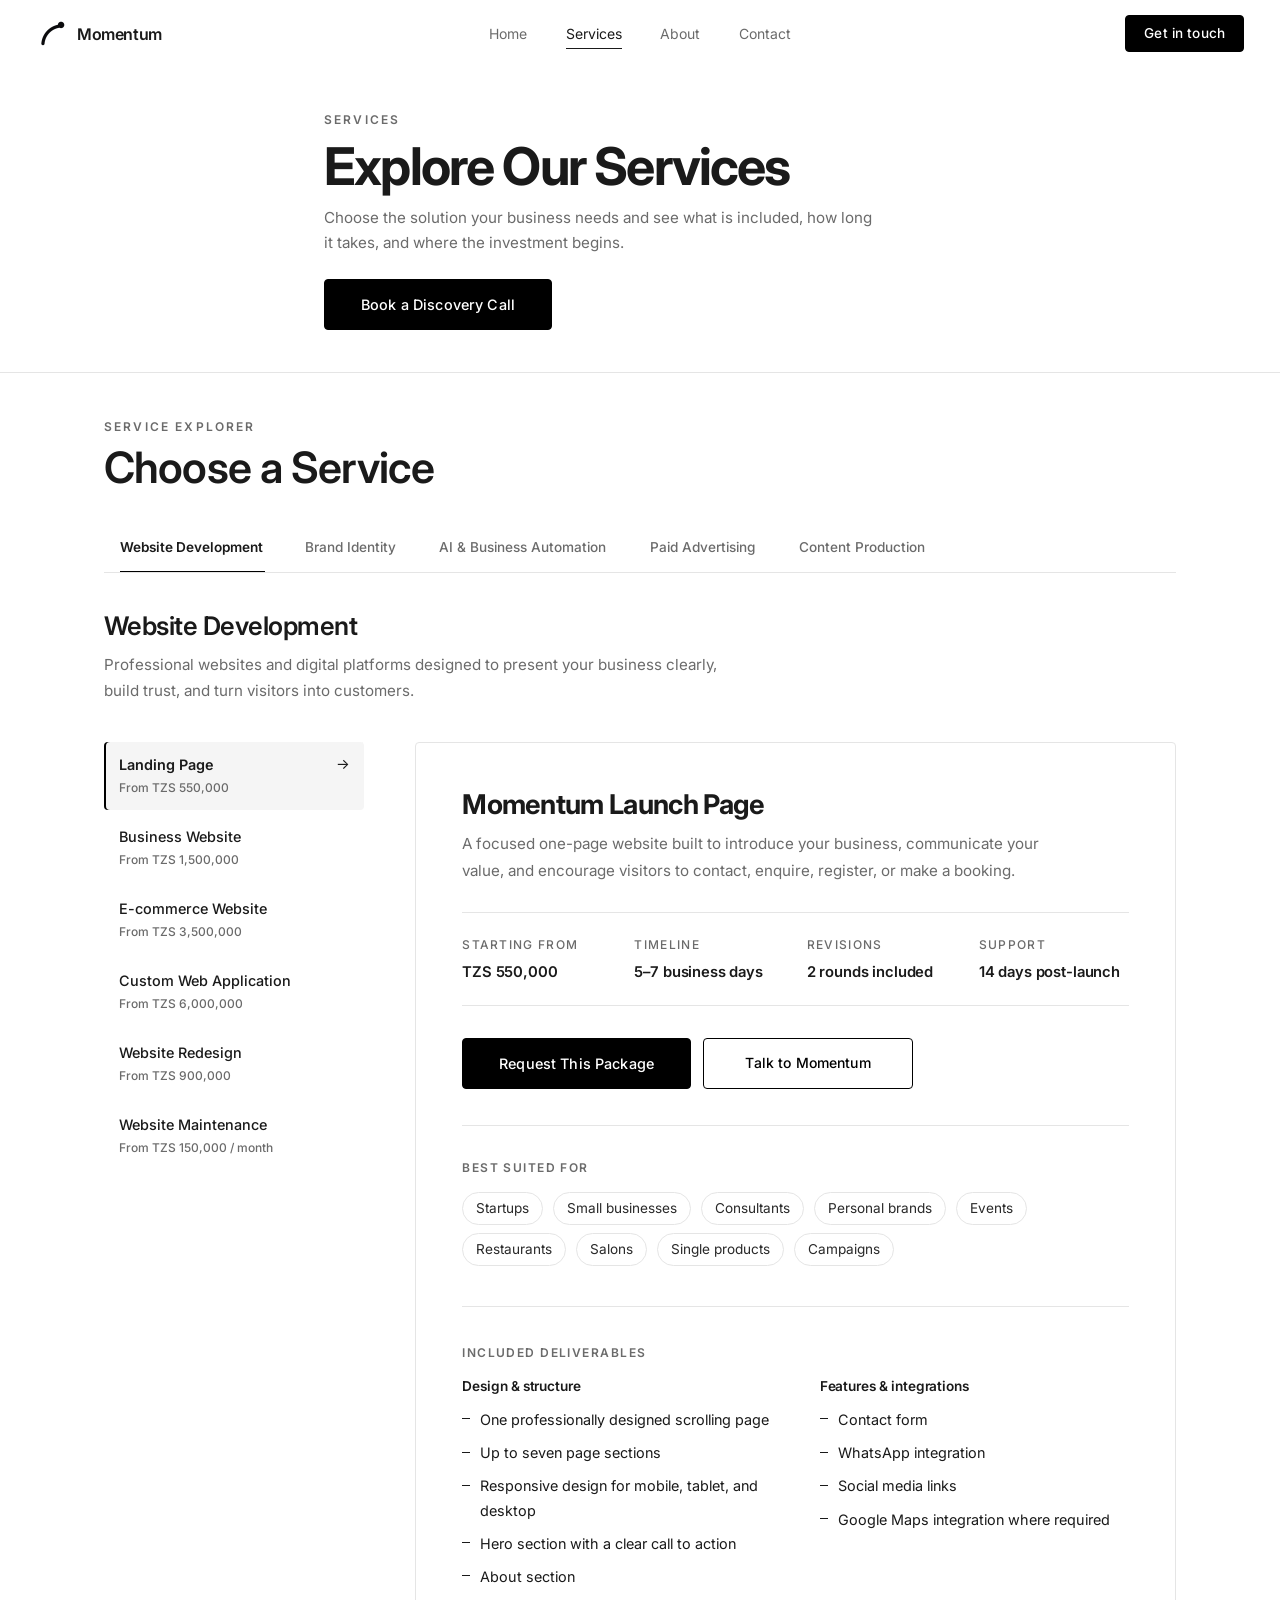
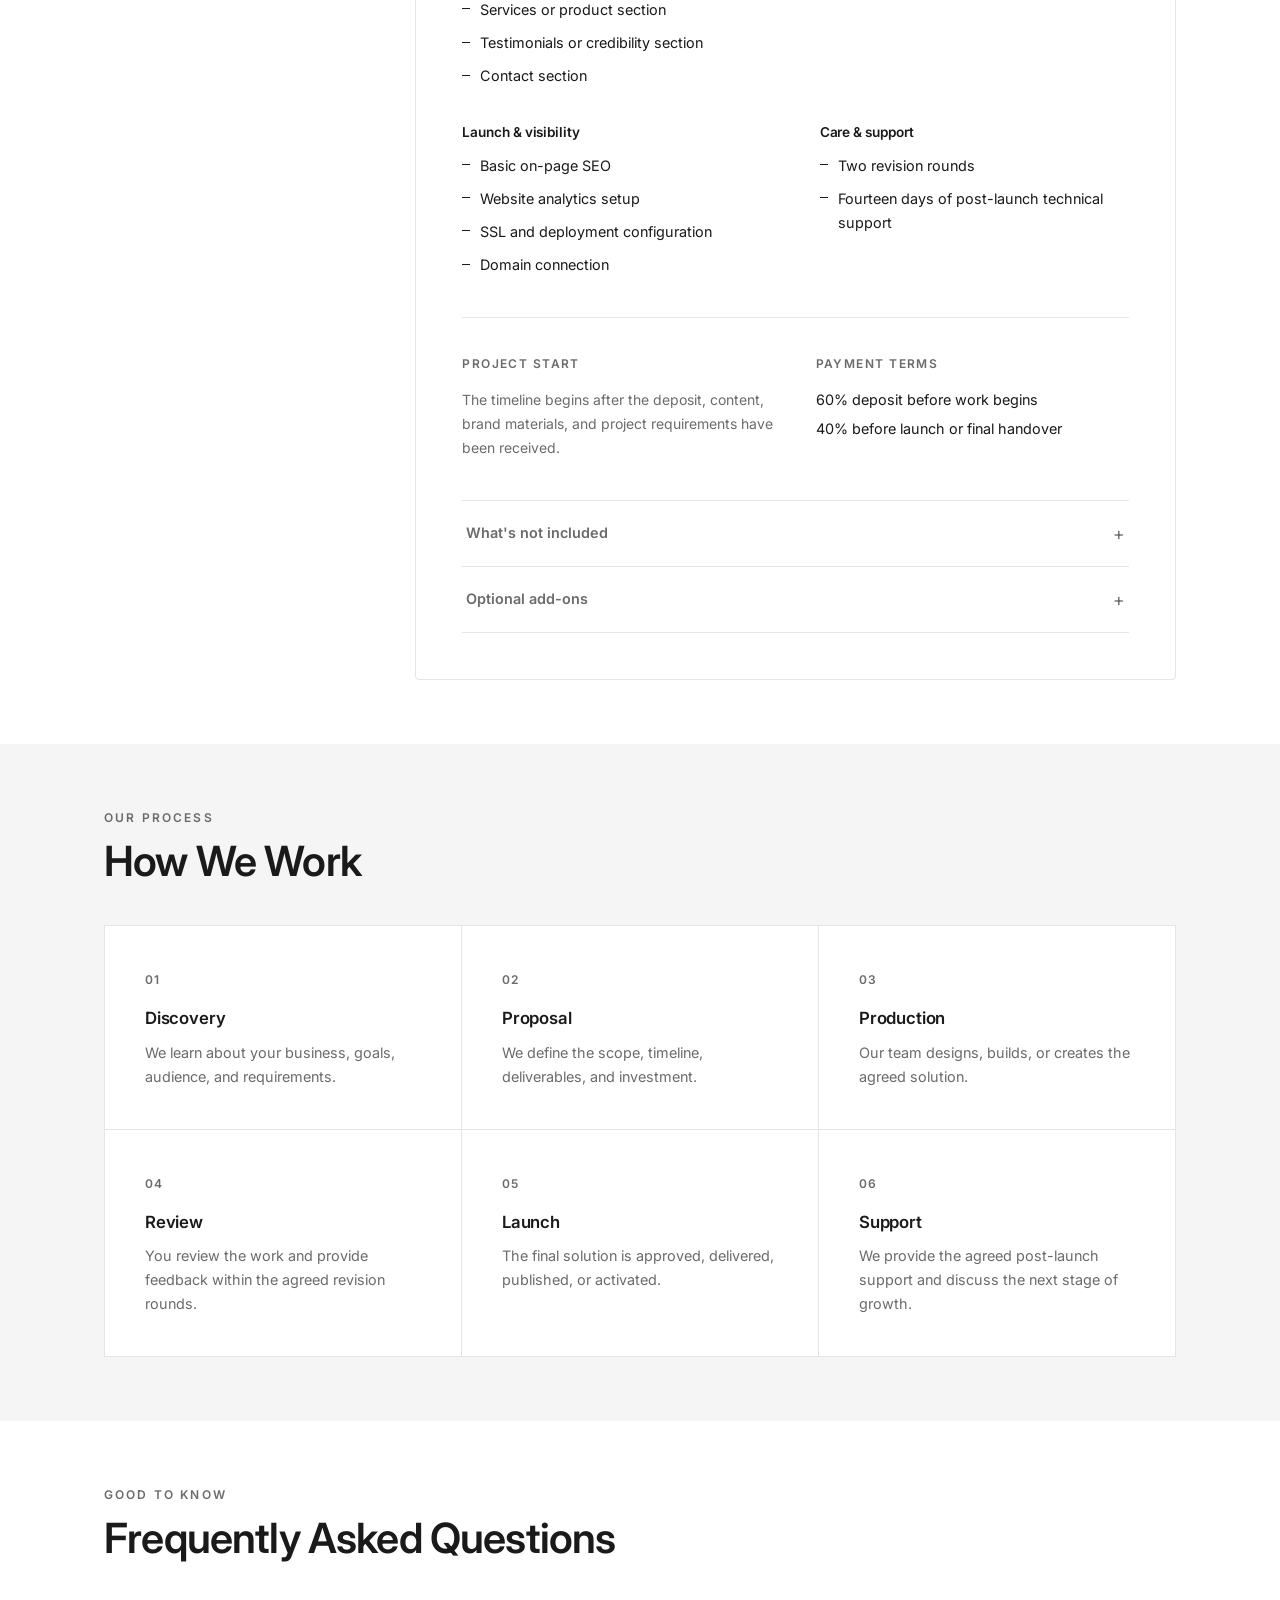
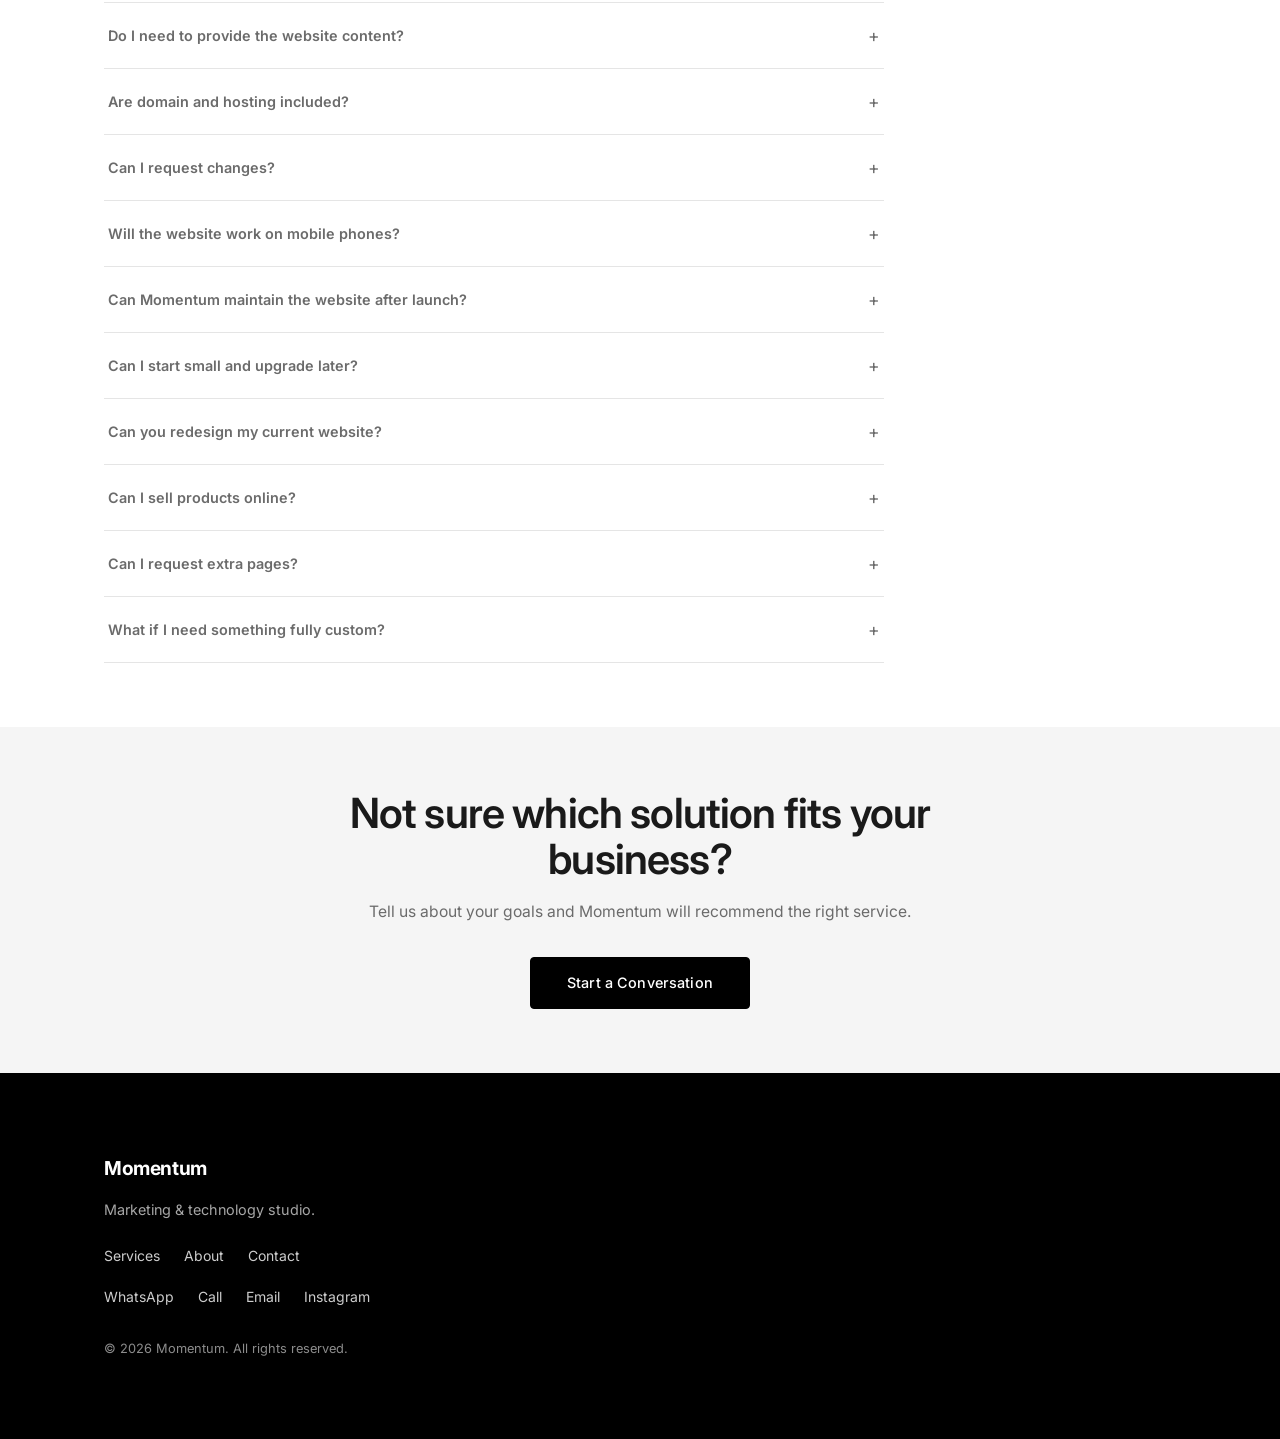
==== services.html @ 64087e5d "feat: refine services experience and unify site navigation" ====
<!DOCTYPE html>
<html lang="en">
<head>
  <meta charset="UTF-8" />
  <meta name="viewport" content="width=device-width, initial-scale=1.0" />
  <title>Services — Momentum</title>
  <meta
    name="description"
    content="Explore Momentum's services and packages: website development, brand identity, AI and business automation, paid advertising, and content production — with timelines and starting prices."
  />

  <!-- Modern sans-serif font. Swap the family here + the --font-sans variable to rebrand. -->
  <link rel="preconnect" href="https://fonts.googleapis.com" />
  <link rel="preconnect" href="https://fonts.gstatic.com" crossorigin />
  <link
    href="https://fonts.googleapis.com/css2?family=Inter:wght@400;500;600;700&display=swap"
    rel="stylesheet"
  />

  <link rel="stylesheet" href="css/styles.css" />
  <script src="js/navigation.js" defer></script>
</head>
<body>
  <!-- ===================== HEADER / NAV ===================== -->
  <momentum-navigation></momentum-navigation>

  <main>
    <!-- ===================== SERVICES HERO ===================== -->
    <section class="page-hero" aria-labelledby="services-hero-title">
      <div class="container page-hero-inner">
        <p class="eyebrow hero-anim">Services</p>
        <h1 class="page-hero-title hero-anim" id="services-hero-title">Explore Our Services</h1>
        <p class="section-lead hero-anim">
          Choose the solution your business needs and see what is included,
          how long it takes, and where the investment begins.
        </p>
        <a
          class="btn btn-lg hero-anim"
          href="https://wa.me/255769665240?text=Hello%20Momentum%2C%20I%27d%20like%20to%20book%20a%20discovery%20call."
          target="_blank"
          rel="noopener"
        >Book a Discovery Call</a>
      </div>
    </section>

    <!-- ===================== SERVICE EXPLORER =====================
         Rendered by js/service-explorer.js from js/services-data.js.
         To add or edit a service, solution, or package, edit the
         data file only. -->
    <section class="section" id="explorer">
      <div class="container">
        <header class="section-head reveal">
          <p class="eyebrow">Service explorer</p>
          <h2 class="section-title">Choose a Service</h2>
        </header>
        <div id="explorer-root" class="reveal">
          <noscript>
            <p class="section-lead">
              Please enable JavaScript to browse our solutions and packages, or
              <a href="index.html#contact"><strong>contact Momentum</strong></a>
              for a tailored quotation.
            </p>
          </noscript>
        </div>
      </div>
    </section>

    <!-- ===================== HOW WE WORK ===================== -->
    <section class="section section-alt" id="process">
      <div class="container">
        <header class="section-head reveal">
          <p class="eyebrow">Our process</p>
          <h2 class="section-title">How We Work</h2>
        </header>

        <ol class="process-grid">
          <li class="process-step reveal">
            <span class="service-index">01</span>
            <h3>Discovery</h3>
            <p>We learn about your business, goals, audience, and requirements.</p>
          </li>
          <li class="process-step reveal">
            <span class="service-index">02</span>
            <h3>Proposal</h3>
            <p>We define the scope, timeline, deliverables, and investment.</p>
          </li>
          <li class="process-step reveal">
            <span class="service-index">03</span>
            <h3>Production</h3>
            <p>Our team designs, builds, or creates the agreed solution.</p>
          </li>
          <li class="process-step reveal">
            <span class="service-index">04</span>
            <h3>Review</h3>
            <p>You review the work and provide feedback within the agreed revision rounds.</p>
          </li>
          <li class="process-step reveal">
            <span class="service-index">05</span>
            <h3>Launch</h3>
            <p>The final solution is approved, delivered, published, or activated.</p>
          </li>
          <li class="process-step reveal">
            <span class="service-index">06</span>
            <h3>Support</h3>
            <p>We provide the agreed post-launch support and discuss the next stage of growth.</p>
          </li>
        </ol>
      </div>
    </section>

    <!-- ===================== FAQ =====================
         Filled per selected service category by js/service-explorer.js;
         hidden when the active category has no questions yet. -->
    <section class="section" id="faq" hidden>
      <div class="container">
        <header class="section-head reveal">
          <p class="eyebrow">Good to know</p>
          <h2 class="section-title">Frequently Asked Questions</h2>
        </header>
        <div id="faq-root" class="faq-list reveal"></div>
      </div>
    </section>

    <!-- ===================== FINAL CTA ===================== -->
    <section class="section section-alt" id="start">
      <div class="container final-cta reveal">
        <h2 class="section-title">Not sure which solution fits your business?</h2>
        <p class="section-lead">
          Tell us about your goals and Momentum will recommend the right service.
        </p>
        <a class="btn btn-lg" href="index.html#contact">Start a Conversation</a>
      </div>
    </section>
  </main>

  <!-- ===================== FOOTER ===================== -->
  <footer class="site-footer">
    <div class="container footer-inner">
      <span class="footer-mark">Momentum</span>
      <p class="footer-tagline">Marketing &amp; technology studio.</p>
      <nav class="footer-links" aria-label="Footer">
        <a href="services.html">Services</a>
        <a href="index.html#about">About</a>
        <a href="index.html#contact">Contact</a>
      </nav>
      <nav class="footer-contact" aria-label="Contact">
        <a href="https://wa.me/255769665240" target="_blank" rel="noopener">WhatsApp</a>
        <a href="tel:+255769665240">Call</a>
        <a href="mailto:eliabujohnmpuya@gmail.com">Email</a>
        <!-- INSTAGRAM: update this href with your real handle (see index.html). -->
        <a href="https://instagram.com/momentum" target="_blank" rel="noopener">Instagram</a>
      </nav>
      <p class="footer-copy">&copy; <span id="year"></span> Momentum. All rights reserved.</p>
    </div>
  </footer>

  <script src="js/services-data.js"></script>
  <script src="js/service-explorer.js"></script>
  <script src="js/main.js"></script>
</body>
</html>
---- css/styles.css ----
/* =========================================================
   MOMENTUM — landing page styles
   All branding (colours, fonts, spacing) lives in the
   :root variables below. Change them here to rebrand the
   whole site — nothing downstream hardcodes a colour.
   ========================================================= */

:root {
  /* --- Colour palette (strict black & white) --- */
  --color-bg: #ffffff;        /* page background          */
  --color-text: #1a1a1a;      /* body text                */
  --color-accent: #000000;    /* buttons / strong accents */
  --color-divider-1: #f5f5f5; /* lightest divider / fills */
  --color-divider-2: #e5e5e5; /* slightly stronger lines  */

  /* Derived helpers (kept in terms of the palette above) */
  --color-on-accent: #ffffff; /* text on black buttons    */
  --color-muted: #6b6b6b;     /* secondary text           */

  /* --- Typography --- */
  --font-sans: "Inter", -apple-system, BlinkMacSystemFont, "Segoe UI",
    Roboto, Helvetica, Arial, sans-serif;
  --type-label: 0.75rem;
  --type-small: 0.85rem;
  --type-body: 0.95rem;
  --type-card-title: 1.2rem;
  --type-section-title: clamp(1.8rem, calc(1.45rem + 1.5vw), 2.6rem);
  --type-hero: clamp(2.65rem, calc(1.9rem + 3.6vw), 5rem);

  /* --- Layout --- */
  --container-max: 1120px;
  --container-pad: 24px;
  --header-height: 68px;
  --radius: 4px;

  /* --- Motion --- */
  --ease: cubic-bezier(0.22, 1, 0.36, 1);
  --transition: 0.3s var(--ease);
}

/* ---------------- Base / reset ---------------- */
*,
*::before,
*::after {
  box-sizing: border-box;
  margin: 0;
  padding: 0;
}

html {
  scroll-behavior: smooth;
  /* Keep anchor targets clear of the sticky header */
  scroll-padding-top: var(--header-height);
}

body {
  font-family: var(--font-sans);
  font-size: var(--type-body);
  color: var(--color-text);
  background: var(--color-bg);
  line-height: 1.65;
  -webkit-font-smoothing: antialiased;
  text-rendering: optimizeLegibility;
}

img {
  max-width: 100%;
  display: block;
}

a {
  color: inherit;
  text-decoration: none;
}

/* ---------------- Layout helpers ---------------- */
.container {
  width: 100%;
  max-width: var(--container-max);
  margin-inline: auto;
  padding-inline: var(--container-pad);
}

.section {
  padding-block: 64px;
}

.section-alt {
  background: var(--color-divider-1);
}

.section-head {
  margin-bottom: 40px;
  max-width: 640px;
}

.eyebrow {
  text-transform: uppercase;
  letter-spacing: 0.18em;
  font-size: var(--type-label);
  font-weight: 600;
  color: var(--color-muted);
  margin-bottom: 12px;
}

.section-title {
  font-size: var(--type-section-title);
  font-weight: 600;
  letter-spacing: -0.02em;
  line-height: 1.1;
}

/* ---------------- Buttons ---------------- */
.btn {
  display: inline-flex;
  align-items: center;
  justify-content: center;
  background: var(--color-accent);
  color: var(--color-on-accent);
  font-family: inherit;
  font-weight: 500;
  font-size: 0.875rem;
  line-height: 1.2;
  letter-spacing: 0.01em;
  padding: 14px 28px;
  border: 1px solid var(--color-accent);
  border-radius: var(--radius);
  cursor: pointer;
  transition: transform var(--transition), background var(--transition),
    color var(--transition);
}

.btn:hover {
  background: var(--color-bg);
  color: var(--color-accent);
  transform: translateY(-2px);
}

.btn-sm {
  padding: 9px 18px;
  font-size: var(--type-small);
}

.btn-lg {
  padding: 16px 36px;
  font-size: 0.9rem;
}

.btn-block {
  width: 100%;
}

/* Secondary / outline variant — inverse of the default .btn */
.btn-outline {
  background: var(--color-bg);
  color: var(--color-accent);
}

.btn-outline:hover {
  background: var(--color-accent);
  color: var(--color-on-accent);
}

/* ---------------- Header / nav ---------------- */
momentum-navigation {
  display: contents;
}

.site-header {
  position: sticky;
  top: 0;
  z-index: 50;
  height: var(--header-height);
  background: color-mix(in srgb, var(--color-bg) 96%, transparent);
  -webkit-backdrop-filter: saturate(120%) blur(8px);
  backdrop-filter: saturate(120%) blur(8px);
  border-bottom: 1px solid transparent;
  transition: background-color var(--transition), border-color var(--transition),
    box-shadow var(--transition);
}

.site-header.is-scrolled {
  background: color-mix(in srgb, var(--color-bg) 90%, transparent);
  border-bottom-color: color-mix(in srgb, var(--color-divider-2) 70%, transparent);
  box-shadow: 0 8px 28px rgb(0 0 0 / 0.025);
}

.header-inner {
  display: grid;
  grid-template-columns: minmax(0, 1fr) auto minmax(0, 1fr);
  align-items: center;
  width: 100%;
  max-width: none;
  margin-inline: 0;
  padding-inline: 36px;
  height: 100%;
}

.brand {
  display: inline-flex;
  align-items: center;
  justify-self: start;
  gap: 9px;
  line-height: 1;
  transition: opacity var(--transition);
}

.brand:hover {
  opacity: 0.72;
}

.brand-logo {
  width: 32px;
  height: auto;
  display: block;
}

.brand-name {
  font-weight: 600;
  font-size: 1rem;
  letter-spacing: -0.025em;
}

.nav {
  justify-self: center;
}

.nav-links {
  list-style: none;
  display: flex;
  align-items: center;
  gap: clamp(28px, 3vw, 44px);
}

.nav-links a {
  position: relative;
  font-size: 0.875rem;
  font-weight: 400;
  color: var(--color-muted);
  transition: color var(--transition);
}

.nav-links a:not(.btn):hover {
  color: var(--color-text);
}

.nav-links a:not(.btn)::after {
  content: "";
  position: absolute;
  right: 0;
  bottom: -7px;
  left: 0;
  height: 1px;
  background: currentColor;
  transform: scaleX(0);
  transform-origin: right;
  transition: transform var(--transition);
}

.nav-links a:not(.btn):hover::after,
.nav-links a[aria-current="page"]::after {
  transform: scaleX(1);
  transform-origin: left;
}

.nav-links a[aria-current="page"] {
  color: var(--color-text);
}

.nav-cta-mobile {
  display: none;
}

.header-cta {
  justify-self: end;
}

.header-cta:hover,
.nav-cta-mobile .btn:hover {
  transform: none;
}

/* Hamburger (hidden on desktop) */
.nav-toggle {
  display: none;
  flex-direction: column;
  justify-content: center;
  gap: 5px;
  width: 40px;
  height: 40px;
  background: none;
  border: none;
  cursor: pointer;
}

.nav-toggle span {
  display: block;
  width: 22px;
  height: 2px;
  background: var(--color-text);
  transition: transform var(--transition), opacity var(--transition);
}

/* ---------------- Hero ---------------- */
.hero {
  position: relative;                /* anchor for the scroll indicator */
  display: flex;
  align-items: center;
  justify-content: center;
  min-height: calc(100vh - var(--header-height));
  min-height: calc(100svh - var(--header-height));
  min-height: calc(100dvh - var(--header-height));
  padding: 0;
  border-bottom: 1px solid var(--color-divider-2);
  overflow: hidden;                  /* clip the background video */
}

/* Background video layers: video (0) → dark overlay (1) → content (2) */
.hero-video {
  position: absolute;
  inset: 0;
  width: 100%;
  height: 100%;
  object-fit: cover;
  z-index: 0;
}

.hero-overlay {
  position: absolute;
  inset: 0;
  background: rgba(0, 0, 0, 0.25);
  z-index: 1;
}

/* Hero load animation — each element fades up, gently staggered.
   Runs once on page load (no JS needed). */
.hero-anim {
  opacity: 0;
  transform: translateY(28px);
  animation: hero-fade-up 0.9s var(--ease) forwards;
}

.hero-wordmark.hero-anim {
  animation-delay: 0.1s;
}
.hero-tagline.hero-anim {
  animation-delay: 0.3s;
}
.hero .btn.hero-anim {
  animation-delay: 0.5s;
}

@keyframes hero-fade-up {
  to {
    opacity: 1;
    transform: none;
  }
}

@keyframes scroll-indicator-fade-up {
  from {
    opacity: 0;
    transform: translateX(-50%) translateY(28px);
  }
  to {
    opacity: 1;
    transform: translateX(-50%) translateY(0);
  }
}

/* Scroll-down indicator at the bottom of the hero */
.scroll-indicator {
  position: absolute;
  z-index: 2;                        /* above the video + overlay */
  left: 50%;
  bottom: clamp(24px, 4vw, 40px);
  transform: translateX(-50%);
  display: flex;
  flex-direction: column;
  align-items: center;
  gap: 10px;
  color: rgba(255, 255, 255, 0.78); /* against the dark video overlay */
  opacity: 0;
  animation: scroll-indicator-fade-up 0.9s var(--ease) 0.9s forwards;
  transition: color var(--transition);
}

.scroll-indicator:hover {
  color: #ffffff;
}

.scroll-indicator-text {
  font-size: 0.7rem;
  line-height: 1.2;
  letter-spacing: 0.2em;
  text-transform: uppercase;
}

/* A thin track with a dot that travels down and repeats */
.scroll-indicator-line {
  position: relative;
  width: 1px;
  height: 46px;
  background: rgba(255, 255, 255, 0.35);
  overflow: hidden;
}

.scroll-indicator-dot {
  position: absolute;
  top: 0;
  left: 0;
  width: 1px;
  height: 12px;
  background: #ffffff;
  animation: scroll-dot 1.8s var(--ease) infinite;
}

@keyframes scroll-dot {
  0% {
    transform: translateY(-14px);
    opacity: 0;
  }
  30% {
    opacity: 1;
  }
  100% {
    transform: translateY(46px);
    opacity: 0;
  }
}

.hero-inner {
  display: flex;
  flex-direction: column;
  align-items: center;
  max-width: 820px;
  position: relative;
  z-index: 2;                        /* above the video + overlay */
  text-align: center;
}

.hero-wordmark {
  font-size: var(--type-hero);
  font-weight: 700;
  letter-spacing: -0.04em;
  line-height: 0.98;
  color: #ffffff;                    /* against the dark video overlay */
}

.hero-tagline {
  width: 88%;
  max-width: 320px;
  font-size: clamp(0.72rem, calc(0.7rem + 0.18vw), 0.82rem);
  line-height: 1.55;
  text-align: center;
  color: rgba(255, 255, 255, 0.78);  /* against the dark video overlay */
  margin-block: clamp(18px, 2.5vw, 24px) clamp(28px, 4vw, 36px);
  margin-inline: auto;
}

/* Hero CTA inverted for the dark video: white button, black text.
   Slightly more compact than the global .btn-lg used elsewhere. */
.hero .btn {
  background: #ffffff;
  color: #000000;
  border-color: #ffffff;
  padding: 13px 30px;
  font-size: 0.9rem;
}

.hero .btn:hover {
  background: rgba(255, 255, 255, 0.85);
  color: #000000;
}

/* ---------------- Services ---------------- */
.services-grid {
  display: grid;
  grid-template-columns: repeat(3, 1fr); /* 5 services + explorer link → two even rows */
  gap: 1px;                         /* hairline gaps read as dividers */
  background: var(--color-divider-2);
  border: 1px solid var(--color-divider-2);
}

.service-card {
  position: relative;                /* lift above neighbours on hover */
  background: var(--color-bg);
  padding: clamp(28px, 4vw, 44px);
  border: 1px solid transparent;     /* reserved so hover border adds no reflow */
  transition: transform var(--transition), box-shadow var(--transition),
    border-color var(--transition), background var(--transition);
}

.service-card:hover {
  z-index: 1;
  transform: translateY(-6px);       /* subtle lift */
  border-color: var(--color-text);   /* crisp monochrome outline */
  background: var(--color-bg);
  box-shadow: 0 16px 32px rgba(0, 0, 0, 0.08);
}

.service-index {
  font-size: var(--type-label);
  font-weight: 600;
  color: var(--color-muted);
  letter-spacing: 0.05em;
}

.service-card h3 {
  font-size: var(--type-card-title);
  font-weight: 600;
  letter-spacing: -0.01em;
  line-height: 1.3;
  margin-block: 14px 10px;
}

.service-card p {
  color: var(--color-muted);
  font-size: 0.9rem;
  line-height: 1.65;
}

/* Black tile that closes the services grid and links to the
   full services page (services.html). */
.service-card-cta {
  display: flex;
  flex-direction: column;
  justify-content: center;
  background: var(--color-accent);
  color: var(--color-on-accent);
}

.service-card-cta h3 {
  margin-block: 0 10px;
}

.service-card-cta p {
  color: color-mix(in srgb, var(--color-on-accent) 70%, transparent);
}

.service-card-cta:hover {
  background: var(--color-accent); /* stay black (base hover turns white) */
}

.service-card-cta-arrow {
  display: inline-block;
  transition: transform var(--transition);
}

.service-card-cta:hover .service-card-cta-arrow {
  transform: translateX(6px);
}

/* ---------------- Inner-page hero (services.html) ----------------
   Kept deliberately compact — the explorer below is the point
   of the page, so the visitor reaches it without scrolling. */
.page-hero {
  padding-block: clamp(28px, 3.5vw, 42px);
  border-bottom: 1px solid var(--color-divider-2);
}

.page-hero-inner {
  max-width: 680px;
}

.page-hero .eyebrow {
  margin-bottom: 10px;
}

.page-hero-title {
  font-size: clamp(2.2rem, calc(1.72rem + 2vw), 3.25rem);
  font-weight: 700;
  letter-spacing: -0.035em;
  line-height: 1.02;
}

.page-hero .section-lead {
  max-width: 55ch;
  margin-top: 12px;
  margin-bottom: 24px;
  font-size: 0.95rem;
  line-height: 1.65;
}

/* Gentle load stagger — reuses the .hero-anim keyframe */
.page-hero .eyebrow.hero-anim {
  animation-delay: 0.05s;
}
.page-hero .page-hero-title.hero-anim {
  animation-delay: 0.15s;
}
.page-hero .section-lead.hero-anim {
  animation-delay: 0.3s;
}
.page-hero .btn.hero-anim {
  animation-delay: 0.45s;
}

/* Muted lead paragraph under titles (shared by several sections) */
.section-lead {
  margin-top: 16px;
  max-width: 620px;
  color: var(--color-muted);
  font-size: 0.98rem;
  line-height: 1.7;
}

/* ---------------- Service explorer ----------------
   Rendered by js/service-explorer.js from js/services-data.js.
   Reuses .section-head / .eyebrow / .section-title / .btn. */

/* The explorer is the main experience, so it follows the hero
   as one continuous flow instead of reading like a new page. */
#explorer {
  padding-top: clamp(32px, 3.8vw, 44px);
}

#explorer .section-head {
  margin-bottom: clamp(24px, 3vw, 32px);
}

#explorer .section-head .eyebrow {
  margin-bottom: 8px;
}

#explorer .section-title {
  font-size: clamp(1.9rem, calc(1.5rem + 1.55vw), 2.7rem);
  line-height: 1.05;
}

/* Level 1: service categories as segmented underline navigation.
   Scrolls horizontally instead of wrapping on narrow screens. */
.category-tabs {
  display: flex;
  align-items: stretch;
  gap: clamp(2px, 0.5vw, 8px);
  margin-bottom: clamp(30px, 3.5vw, 38px);
  border-bottom: 1px solid var(--color-divider-2);
  overflow-x: auto;
  overscroll-behavior-inline: contain;
  scroll-snap-type: inline proximity;
  scroll-padding-inline: 2px;
  scroll-behavior: smooth;
  scrollbar-width: thin;
  scrollbar-color: var(--color-divider-2) transparent;
  -webkit-overflow-scrolling: touch;
}

.category-tab {
  position: relative;
  flex-shrink: 0;
  font-family: inherit;
  font-size: var(--type-small);
  font-weight: 500;
  color: var(--color-muted);
  background: none;
  border: none;
  border-radius: 2px 2px 0 0;
  min-height: 50px;
  padding: 14px 18px 15px;
  white-space: nowrap;
  cursor: pointer;
  scroll-snap-align: start;
  transition: color 0.16s var(--ease), background-color 0.16s var(--ease);
}

.category-tab:first-child {
  padding-left: 16px;
}

/* Animated active rule sits directly over the tablist hairline. */
.category-tab::before {
  content: "";
  position: absolute;
  right: 16px;
  bottom: -1px;
  left: 16px;
  height: 2px;
  background: var(--color-accent);
  transform: scaleX(0);
  transform-origin: center;
  transition: transform 0.2s var(--ease);
}

/* Reserve the width of the bold label so the row never
   shifts when a tab becomes active. */
.category-tab::after {
  content: attr(data-label);
  display: block;
  height: 0;
  visibility: hidden;
  overflow: hidden;
  font-weight: 600;
}

.category-tab:hover {
  color: var(--color-text);
  background: var(--color-divider-1);
}

.category-tab:focus-visible {
  outline: 2px solid var(--color-accent);
  outline-offset: -4px;
}

.category-tab[aria-selected="true"] {
  color: var(--color-text);
  font-weight: 600;
}

.category-tab[aria-selected="true"]::before {
  transform: scaleX(1);
}

.explorer-body:focus-visible {
  outline: 2px solid var(--color-accent);
  outline-offset: 2px;
}

/* Subtle swap-in when the category or solution changes */
.is-swapping {
  animation: content-swap 0.22s var(--ease);
}

@keyframes content-swap {
  from {
    opacity: 0;
    transform: translateY(4px);
  }
}

/* Active service introduction */
.explorer-service-name {
  font-size: clamp(1.3rem, calc(1.2rem + 0.5vw), 1.6rem);
  font-weight: 600;
  letter-spacing: -0.02em;
  line-height: 1.2;
}

.explorer-service-desc {
  margin-top: 10px;
  max-width: 620px;
  color: var(--color-muted);
  font-size: 0.95rem;
  line-height: 1.7;
}

/* Level 2 + 3: solution list beside the details panel */
.explorer-grid {
  display: grid;
  grid-template-columns: 260px minmax(0, 1fr);
  gap: clamp(32px, 4vw, 52px);
  align-items: start;
  margin-top: 38px;
}

.explorer-solutions {
  display: flex;
  flex-direction: column;
  gap: 4px;
  position: sticky;
  top: calc(var(--header-height) + 24px);
  scroll-behavior: smooth;
}

.solution-tab {
  position: relative;
  display: flex;
  flex-direction: column;
  align-items: flex-start;
  gap: 5px;
  width: 100%;
  text-align: left;
  font-family: inherit;
  background: none;
  border: none;
  border-radius: var(--radius);
  min-height: 60px;
  padding: 13px 36px 13px 15px;
  cursor: pointer;
  box-shadow: inset 2px 0 0 transparent;
  transition: background-color 0.16s var(--ease), box-shadow 0.2s var(--ease),
    border-color 0.2s var(--ease);
}

.solution-tab-name {
  font-size: 0.9rem;
  font-weight: 500;
  color: var(--color-text);
  line-height: 1.4;
  overflow-wrap: anywhere;
  transition: transform 0.16s var(--ease);
}

.solution-tab-sub {
  font-size: var(--type-label);
  font-weight: 500;
  color: var(--color-muted);
  line-height: 1.4;
  overflow-wrap: anywhere;
}

/* Arrow marks the active solution (state is not colour-only) */
.solution-tab::after {
  content: "\2192";
  position: absolute;
  right: 14px;
  top: 13px;
  font-size: 0.9rem;
  color: var(--color-text);
  opacity: 0;
  transition: opacity var(--transition);
}

.solution-tab:hover {
  background: var(--color-divider-1);
}

.solution-tab:hover .solution-tab-name {
  transform: translateX(2px);
}

.solution-tab:focus-visible {
  outline: 2px solid var(--color-accent);
  outline-offset: -2px;
}

.solution-tab[aria-selected="true"] {
  background: var(--color-divider-1);
  box-shadow: inset 2px 0 0 var(--color-accent);
}

.solution-tab[aria-selected="true"] .solution-tab-name {
  font-weight: 600;
}

.solution-tab[aria-selected="true"]::after {
  opacity: 1;
}

/* Details panel */
.package-panel {
  border: 1px solid var(--color-divider-2);
  border-radius: var(--radius);
  padding: clamp(30px, 4vw, 46px);
  overflow-wrap: anywhere;
}

.package-panel:focus-visible {
  outline: 2px solid var(--color-accent);
  outline-offset: 2px;
}

.package-header {
  max-width: 660px;
}

.package-name {
  font-size: clamp(1.4rem, calc(1.28rem + 0.55vw), 1.7rem);
  font-weight: 700;
  letter-spacing: -0.025em;
  line-height: 1.2;
}

.package-desc {
  margin-top: 10px;
  max-width: 62ch;
  color: var(--color-muted);
  font-size: 0.95rem;
  line-height: 1.72;
}

/* At-a-glance summary strip: price, timeline, revisions, support */
.package-highlights {
  display: grid;
  grid-template-columns: repeat(4, minmax(0, 1fr));
  gap: 24px 22px;
  margin-top: 28px;
  padding-block: 22px;
  border-block: 1px solid var(--color-divider-2);
}

.package-highlight {
  min-width: 0;
}

.package-highlight dt {
  font-size: var(--type-label);
  font-weight: 500;
  text-transform: uppercase;
  letter-spacing: 0.11em;
  color: var(--color-muted);
  margin-bottom: 7px;
}

.package-highlight dd {
  font-size: 0.925rem;
  font-weight: 600;
  letter-spacing: -0.01em;
  line-height: 1.45;
}

/* Small uppercase labels for feature groups and facts */
.package-group {
  margin-top: 32px;
}

.package-group + .package-group {
  margin-top: 40px;
  padding-top: 36px;
  border-top: 1px solid var(--color-divider-2);
}

.package-group-title,
.package-fact dt {
  font-size: var(--type-label);
  font-weight: 600;
  text-transform: uppercase;
  letter-spacing: 0.12em;
  color: var(--color-muted);
  margin-bottom: 14px;
}

/* "Best suited for" chips */
.package-tags {
  list-style: none;
  display: flex;
  flex-wrap: wrap;
  gap: 8px 10px;
}

.package-tags li {
  font-size: var(--type-small);
  line-height: 1.4;
  color: color-mix(in srgb, var(--color-text) 82%, var(--color-muted));
  border: 1px solid var(--color-divider-2);
  border-radius: 999px;
  padding: 6px 13px;
}

/* Timeline / payment facts */
.package-facts {
  display: grid;
  grid-template-columns: repeat(2, minmax(0, 1fr));
  gap: 28px 40px;
  margin-top: 40px;
  padding-top: 36px;
  border-top: 1px solid var(--color-divider-2);
}

.package-fact {
  min-width: 0;
}

.package-fact dd {
  font-size: 0.9rem;
  line-height: 1.7;
}

.package-fact dd + dd {
  margin-top: 4px;
}

.package-fact .package-fact-note {
  margin-top: 0;
  font-size: 0.875rem;
  color: var(--color-muted);
}

/* Feature lists (deliverables / exclusions) */
.package-list {
  list-style: none;
  display: grid;
  grid-template-columns: repeat(2, minmax(0, 1fr));
  gap: 9px 36px;
}

.package-list li {
  position: relative;
  padding-left: 18px;
  font-size: 0.9rem;
  line-height: 1.68;
}

.package-list li::before {
  content: "";
  position: absolute;
  left: 0;
  top: 0.72em;
  width: 8px;
  height: 1px;
  background: var(--color-text);
}

.package-list-muted li {
  color: var(--color-muted);
}

.package-list-muted li::before {
  background: var(--color-muted);
}

/* Deliverables organised into small named groups for scanning */
.package-deliverables {
  display: grid;
  grid-template-columns: repeat(2, minmax(0, 1fr));
  gap: 34px 48px;
}

.deliverable-group {
  min-width: 0;
}

.deliverable-group h6 {
  font-size: var(--type-small);
  font-weight: 600;
  letter-spacing: -0.005em;
  line-height: 1.4;
  margin-bottom: 12px;
}

.package-list-single {
  grid-template-columns: 1fr;
}

/* Accordions — used for package extras and the FAQ */
.accordion {
  border-top: 1px solid var(--color-divider-2);
}

.accordion:last-of-type {
  border-bottom: 1px solid var(--color-divider-2);
}

.package-panel .package-group + .accordion,
.package-panel .package-facts + .accordion {
  margin-top: 40px;
}

.accordion summary {
  display: flex;
  align-items: center;
  justify-content: space-between;
  gap: 16px;
  min-height: 58px;
  padding: 18px 4px;
  color: var(--color-muted);
  font-size: 0.9rem;
  font-weight: 600;
  cursor: pointer;
  list-style: none;
  transition: color 0.2s var(--ease);
}

.accordion summary:hover {
  color: var(--color-text);
}

.accordion summary::-webkit-details-marker {
  display: none;
}

/* "+" rotates into "×" when open */
.accordion summary::after {
  content: "+";
  font-weight: 400;
  font-size: 1.1rem;
  color: var(--color-muted);
  flex-shrink: 0;
  transition: transform var(--transition);
}

.accordion[open] summary::after {
  transform: rotate(45deg);
}

.accordion[open] summary {
  color: var(--color-text);
}

.accordion summary:focus-visible {
  outline: 2px solid var(--color-accent);
  outline-offset: -2px;
}

/* Expanded content eases in gently */
.accordion[open] summary ~ * {
  animation: content-swap 0.25s var(--ease);
}

.accordion .package-list,
.accordion .package-addons {
  padding: 2px 4px 26px;
}

.accordion-text {
  padding-bottom: 24px;
  max-width: 680px;
  color: var(--color-muted);
  font-size: 0.92rem;
  line-height: 1.75;
}

/* Add-on rows: name left, price right */
.package-addons {
  list-style: none;
  display: grid;
  gap: 12px;
}

.package-addons li {
  display: flex;
  align-items: baseline;
  justify-content: space-between;
  gap: 16px;
  font-size: 0.9rem;
  line-height: 1.6;
}

.package-addons .addon-price {
  color: var(--color-muted);
  white-space: nowrap;
  text-align: right;
}

/* Calls to action — the primary button leads, the secondary
   stays available without competing. A hairline below separates
   the decision zone from the detailed breakdown. */
.package-cta {
  display: flex;
  flex-wrap: wrap;
  align-items: center;
  gap: 12px;
  margin-top: 32px;
}

.package-cta .btn {
  min-width: 210px;
}

.package-cta .btn-outline {
  padding-block: 16px;
}

.package-cta:not(:last-child) {
  padding-bottom: 36px;
  border-bottom: 1px solid var(--color-divider-2);
}

/* Label for solutions awaiting full package details */
.package-soon {
  font-size: var(--type-label);
  font-weight: 600;
  text-transform: uppercase;
  letter-spacing: 0.12em;
  color: var(--color-muted);
  margin-bottom: 12px;
}

/* ---------------- How we work ---------------- */
.process-grid {
  list-style: none;
  display: grid;
  grid-template-columns: repeat(3, 1fr);
  gap: 1px; /* hairline gaps read as dividers */
  background: var(--color-divider-2);
  border: 1px solid var(--color-divider-2);
}

.process-step {
  background: var(--color-bg);
  padding: clamp(26px, 3.5vw, 40px);
}

.process-step h3 {
  font-size: 1.05rem;
  font-weight: 600;
  letter-spacing: -0.01em;
  margin-block: 14px 8px;
}

.process-step p {
  color: var(--color-muted);
  font-size: 0.9rem;
  line-height: 1.65;
  max-width: 40ch;
}

/* ---------------- FAQ ---------------- */
.faq-list {
  max-width: 780px;
}

/* ---------------- Final CTA ---------------- */
.final-cta {
  max-width: 640px;
  margin-inline: auto;
  text-align: center;
}

.final-cta .section-lead {
  margin-inline: auto;
}

.final-cta .btn {
  margin-top: 32px;
}

/* ---------------- About ---------------- */
.about-inner {
  display: grid;
  grid-template-columns: 1fr 1.4fr;
  gap: clamp(32px, 6vw, 80px);
  align-items: start;
}

.about-inner .section-head {
  margin-bottom: 0;
}

.about-body p + p {
  margin-top: 20px;
}

.about-body p {
  max-width: 600px;
  font-size: 0.98rem;
  line-height: 1.7;
}

/* ---------------- Contact ---------------- */
.contact-container {
  max-width: 960px;
}

.contact-intro {
  max-width: 720px;
  margin-bottom: clamp(30px, 5vw, 46px);
}

.contact-intro-copy {
  max-width: 680px;
  margin-top: 18px;
  color: var(--color-muted);
  font-size: 1rem;
  line-height: 1.75;
}

/* Form */
.contact-form {
  display: flex;
  flex-direction: column;
  gap: 22px;
  padding: clamp(24px, 4vw, 40px);
  border: 1px solid var(--color-divider-2);
  border-radius: var(--radius);
}

.form-row {
  display: grid;
  grid-template-columns: repeat(2, minmax(0, 1fr));
  gap: 20px;
}

.field {
  display: flex;
  min-width: 0;
  flex-direction: column;
  gap: 8px;
}

.field label {
  font-size: 0.8rem;
  font-weight: 600;
  letter-spacing: 0.02em;
}

.field label span,
.required-note span {
  color: var(--color-muted);
}

.field input,
.field select,
.field textarea {
  width: 100%;
  font-family: inherit;
  font-size: var(--type-body);
  line-height: 1.5;
  color: var(--color-text);
  background: var(--color-bg);
  border: 1px solid var(--color-divider-2);
  border-radius: var(--radius);
  padding: 13px 14px;
  transition: border-color var(--transition), box-shadow var(--transition);
}

.field select {
  min-height: 50px;
}

.field textarea {
  min-height: 164px;
  resize: vertical;
}

.field input:focus-visible,
.field select:focus-visible,
.field textarea:focus-visible,
.contact-form .btn:focus-visible,
.contact-link:focus-visible {
  outline: 2px solid var(--color-accent);
  outline-offset: 3px;
}

.field input:focus,
.field select:focus,
.field textarea:focus {
  border-color: var(--color-accent);
}

.required-note,
.field-hint,
.response-note {
  color: var(--color-muted);
  font-size: var(--type-small);
  line-height: 1.55;
}

.required-note {
  margin-bottom: -4px;
}

.field-hint {
  max-width: 660px;
}

.enquiry-context {
  display: flex;
  align-items: baseline;
  gap: 10px 16px;
  padding: 14px 16px;
  background: var(--color-divider-1);
  border-left: 2px solid var(--color-accent);
  font-size: var(--type-small);
}

.enquiry-context[hidden] {
  display: none;
}

.enquiry-context span {
  flex: 0 0 auto;
  color: var(--color-muted);
}

.enquiry-context strong {
  font-weight: 600;
}

.form-submit {
  display: flex;
  align-items: flex-start;
  flex-direction: column;
  gap: 10px;
}

.form-submit .btn {
  min-width: 168px;
}

.contact-form .btn:disabled {
  cursor: wait;
  opacity: 0.58;
  transform: none;
}

.form-status {
  min-height: 1.4em;
  margin-top: -8px;
  font-size: var(--type-small);
  font-weight: 500;
}

.form-status.is-error,
.form-status.is-success {
  padding-left: 10px;
  color: var(--color-text);
  border-left: 2px solid var(--color-accent);
}

/* Direct contact stays compact and secondary to the form. */
.direct-contact {
  margin-top: clamp(34px, 6vw, 54px);
}

.direct-contact h3 {
  margin-bottom: 18px;
  font-size: 1.05rem;
  font-weight: 600;
  letter-spacing: -0.01em;
}

.contact-methods {
  display: grid;
  grid-template-columns: repeat(4, minmax(0, 1fr));
  border-top: 1px solid var(--color-divider-2);
  border-bottom: 1px solid var(--color-divider-2);
}

.contact-link {
  display: flex;
  min-width: 0;
  flex-direction: column;
  align-items: flex-start;
  gap: 5px;
  padding: 18px 16px;
  border-right: 1px solid var(--color-divider-2);
  transition: background-color var(--transition);
}

.contact-link:last-child {
  border-right: 0;
}

a.contact-link:hover {
  background: var(--color-divider-1);
}

.contact-label {
  font-weight: 600;
  font-size: var(--type-small);
}

.contact-value {
  max-width: 100%;
  color: var(--color-muted);
  font-size: 0.8rem;
  overflow-wrap: anywhere;
}

.contact-location {
  cursor: default;
}

/* ---------------- Footer ---------------- */
.site-footer {
  background: var(--color-accent);
  color: var(--color-on-accent);
  padding-block: clamp(48px, 8vw, 80px);
}

.footer-inner {
  display: flex;
  flex-direction: column;
  gap: 14px;
}

.footer-mark {
  font-weight: 700;
  font-size: var(--type-card-title);
  letter-spacing: -0.02em;
}

.footer-tagline {
  font-size: 0.9rem;
  color: color-mix(in srgb, var(--color-on-accent) 65%, transparent);
}

.footer-links {
  display: flex;
  gap: 24px;
  margin-top: 8px;
}

.footer-links a {
  font-size: 0.875rem;
  color: color-mix(in srgb, var(--color-on-accent) 80%, transparent);
  transition: color var(--transition);
}

.footer-links a:hover {
  color: var(--color-on-accent);
}

.footer-contact {
  display: flex;
  flex-wrap: wrap;
  gap: 24px;
  margin-top: 4px;
}

.footer-contact a {
  font-size: 0.875rem;
  color: color-mix(in srgb, var(--color-on-accent) 80%, transparent);
  transition: color var(--transition);
}

.footer-contact a:hover {
  color: var(--color-on-accent);
}

.footer-copy {
  margin-top: 16px;
  font-size: 0.8rem;
  color: color-mix(in srgb, var(--color-on-accent) 55%, transparent);
}

/* ---------------- Scroll reveal animation ---------------- */
.reveal {
  opacity: 0;
  transform: translateY(24px);
  transition: opacity 0.7s var(--ease), transform 0.7s var(--ease);
}

.reveal.is-visible {
  opacity: 1;
  transform: none;
}

/* =========================================================
   RESPONSIVE — mobile first is handled by the fluid clamps
   above; these breakpoints restack the grids for phones.
   ========================================================= */
@media (max-width: 1050px) {
  .explorer-grid {
    grid-template-columns: 230px minmax(0, 1fr);
    gap: 36px;
  }

  .package-panel {
    padding: 34px;
  }

  .package-highlights {
    grid-template-columns: repeat(2, minmax(0, 1fr));
  }
}

@media (max-width: 900px) {
  .header-inner {
    padding-inline: 24px;
  }

  .nav-links {
    gap: 28px;
  }

  .section {
    padding-block: 52px;
  }

  .section-head {
    margin-bottom: 32px;
  }

  .services-grid {
    grid-template-columns: repeat(2, 1fr);
  }
  .about-inner {
    grid-template-columns: 1fr;
  }

  .contact-methods {
    grid-template-columns: repeat(2, minmax(0, 1fr));
  }

  .contact-link:nth-child(2) {
    border-right: 0;
  }

  .contact-link:nth-child(-n + 2) {
    border-bottom: 1px solid var(--color-divider-2);
  }

  /* Explorer: solutions become a horizontally scrollable row
     above the details panel */
  .explorer-grid {
    grid-template-columns: 1fr;
    gap: 30px;
  }

  .explorer-solutions {
    position: static;
    flex-direction: row;
    gap: 4px;
    overflow-x: auto;
    overscroll-behavior-inline: contain;
    scroll-snap-type: inline proximity;
    scroll-padding-inline: 2px;
    scroll-behavior: smooth;
    scrollbar-width: thin;
    scrollbar-color: var(--color-divider-2) transparent;
    -webkit-overflow-scrolling: touch;
    border-bottom: 1px solid var(--color-divider-2);
  }

  .solution-tab {
    flex: 0 0 auto;
    width: auto;
    max-width: min(72vw, 240px);
    min-height: 52px;
    padding: 12px 16px;
    white-space: normal;
    border-radius: 0;
    border-bottom: 2px solid transparent;
    margin-bottom: -1px;
    box-shadow: none;
    scroll-snap-align: start;
  }

  .solution-tab:hover,
  .solution-tab[aria-selected="true"] {
    background: none;
  }

  .solution-tab[aria-selected="true"] {
    border-bottom-color: var(--color-accent);
    box-shadow: none;
  }

  /* Compact row: the price label and arrow live in the panel below */
  .solution-tab-sub,
  .solution-tab::after {
    display: none;
  }

  .process-grid {
    grid-template-columns: repeat(2, 1fr);
  }
}

@media (max-width: 640px) {
  .header-inner {
    grid-template-columns: minmax(0, 1fr) auto;
    padding-inline: 20px;
  }

  .section {
    padding-block: 40px;
  }

  .section-head {
    margin-bottom: 28px;
  }

  .page-hero {
    padding-block: 28px 32px;
  }

  .page-hero-title {
    font-size: clamp(2.05rem, 10vw, 2.5rem);
  }

  .page-hero .section-lead {
    margin-bottom: 22px;
  }

  #explorer {
    padding-top: 32px;
  }

  #explorer .section-head {
    margin-bottom: 24px;
  }

  .category-tabs {
    margin-inline: calc(var(--container-pad) * -1);
    margin-bottom: 28px;
    padding-inline: var(--container-pad);
    scroll-padding-inline: var(--container-pad);
    scrollbar-width: none;
  }

  .category-tabs::-webkit-scrollbar,
  .explorer-solutions::-webkit-scrollbar {
    display: none;
  }

  .category-tab {
    min-height: 48px;
    padding: 13px 15px 14px;
  }

  .category-tab:first-child {
    padding-left: 15px;
  }

  .category-tab::before {
    right: 14px;
    left: 14px;
  }

  .explorer-grid {
    gap: 24px;
    margin-top: 30px;
  }

  .package-panel {
    padding: 26px 22px;
  }

  .field input,
  .field select,
  .field textarea {
    font-size: 1rem;
  }

  .form-row {
    grid-template-columns: 1fr;
  }

  .form-submit {
    align-items: stretch;
    flex-direction: column;
    gap: 10px;
  }

  .form-submit .btn {
    width: 100%;
    min-height: 50px;
  }

  .response-note {
    text-align: center;
  }

  .enquiry-context {
    align-items: flex-start;
    flex-direction: column;
    gap: 2px;
  }

  .contact-methods {
    grid-template-columns: 1fr;
  }

  .contact-link,
  .contact-link:nth-child(2) {
    border-right: 0;
  }

  .contact-link:nth-child(-n + 3) {
    border-bottom: 1px solid var(--color-divider-2);
  }

  .services-grid {
    grid-template-columns: 1fr;
  }

  .package-list,
  .package-facts,
  .package-deliverables {
    grid-template-columns: 1fr;
  }

  .package-highlights {
    grid-template-columns: repeat(2, minmax(0, 1fr));
    gap: 22px 18px;
    padding-block: 20px;
  }

  .package-cta {
    flex-direction: column;
    align-items: stretch;
    gap: 10px;
    margin-top: 28px;
  }

  .package-cta .btn {
    width: 100%;
    min-height: 50px;
    min-width: 0;
  }

  .package-cta:not(:last-child) {
    padding-bottom: 30px;
  }

  .package-group {
    margin-top: 28px;
  }

  .package-group + .package-group,
  .package-facts {
    margin-top: 34px;
    padding-top: 30px;
  }

  .package-deliverables {
    gap: 28px;
  }

  .package-panel .package-group + .accordion,
  .package-panel .package-facts + .accordion {
    margin-top: 34px;
  }

  .accordion summary {
    min-height: 56px;
    padding-block: 17px;
  }

  .process-grid {
    grid-template-columns: 1fr;
  }

  /* Collapse nav into a toggle menu */
  .nav {
    justify-self: end;
  }

  .nav-toggle {
    display: flex;
  }

  .header-cta {
    display: none;
  }

  .nav-links {
    position: absolute;
    top: var(--header-height);
    left: 0;
    right: 0;
    flex-direction: column;
    align-items: stretch;
    gap: 0;
    background: color-mix(in srgb, var(--color-bg) 96%, transparent);
    -webkit-backdrop-filter: blur(10px);
    backdrop-filter: blur(10px);
    border-bottom: 1px solid var(--color-divider-2);
    padding: 8px 0;
    /* Hidden by default; .nav-open reveals it */
    display: none;
  }

  .nav.nav-open .nav-links {
    display: flex;
  }

  .nav-links li {
    padding-inline: var(--container-pad);
  }

  .nav-links li a {
    display: block;
    padding-block: 14px;
    border-bottom: 1px solid var(--color-divider-1);
  }

  .nav-links a:not(.btn)::after {
    right: auto;
    bottom: 10px;
    width: 24px;
  }

  .nav-cta-mobile {
    display: block;
  }

  .nav-links li:last-child a.btn {
    border: 1px solid var(--color-accent);
    text-align: center;
    margin-block: 8px;
  }
}

@media (max-width: 380px) {
  .package-highlights {
    grid-template-columns: 1fr;
    gap: 18px;
  }

  .package-addons li {
    align-items: flex-start;
    flex-direction: column;
    gap: 2px;
  }

  .package-addons .addon-price {
    white-space: normal;
    text-align: left;
  }
}

/* Respect users who prefer reduced motion */
@media (prefers-reduced-motion: reduce) {
  html {
    scroll-behavior: auto;
  }
  .reveal {
    opacity: 1;
    transform: none;
    transition: none;
  }
  .btn:hover,
  .service-card:hover {
    transform: none;
  }
  /* Disable hero load motion and the scroll indicator's looping dot */
  .hero-anim,
  .scroll-indicator {
    opacity: 1;
    transform: none;
    animation: none;
  }
  .scroll-indicator {
    transform: translateX(-50%);
  }
  .scroll-indicator-dot {
    animation: none;
  }
  /* Explorer swap-in, accordion easing, and arrow nudges */
  .is-swapping,
  .accordion[open] summary ~ * {
    animation: none;
  }
  .category-tabs,
  .explorer-solutions {
    scroll-behavior: auto;
  }
  .category-tab,
  .category-tab::before,
  .solution-tab,
  .solution-tab-name {
    transition: none;
  }
  .accordion summary::after {
    transition: none;
  }
  .service-card-cta:hover .service-card-cta-arrow {
    transform: none;
  }
}
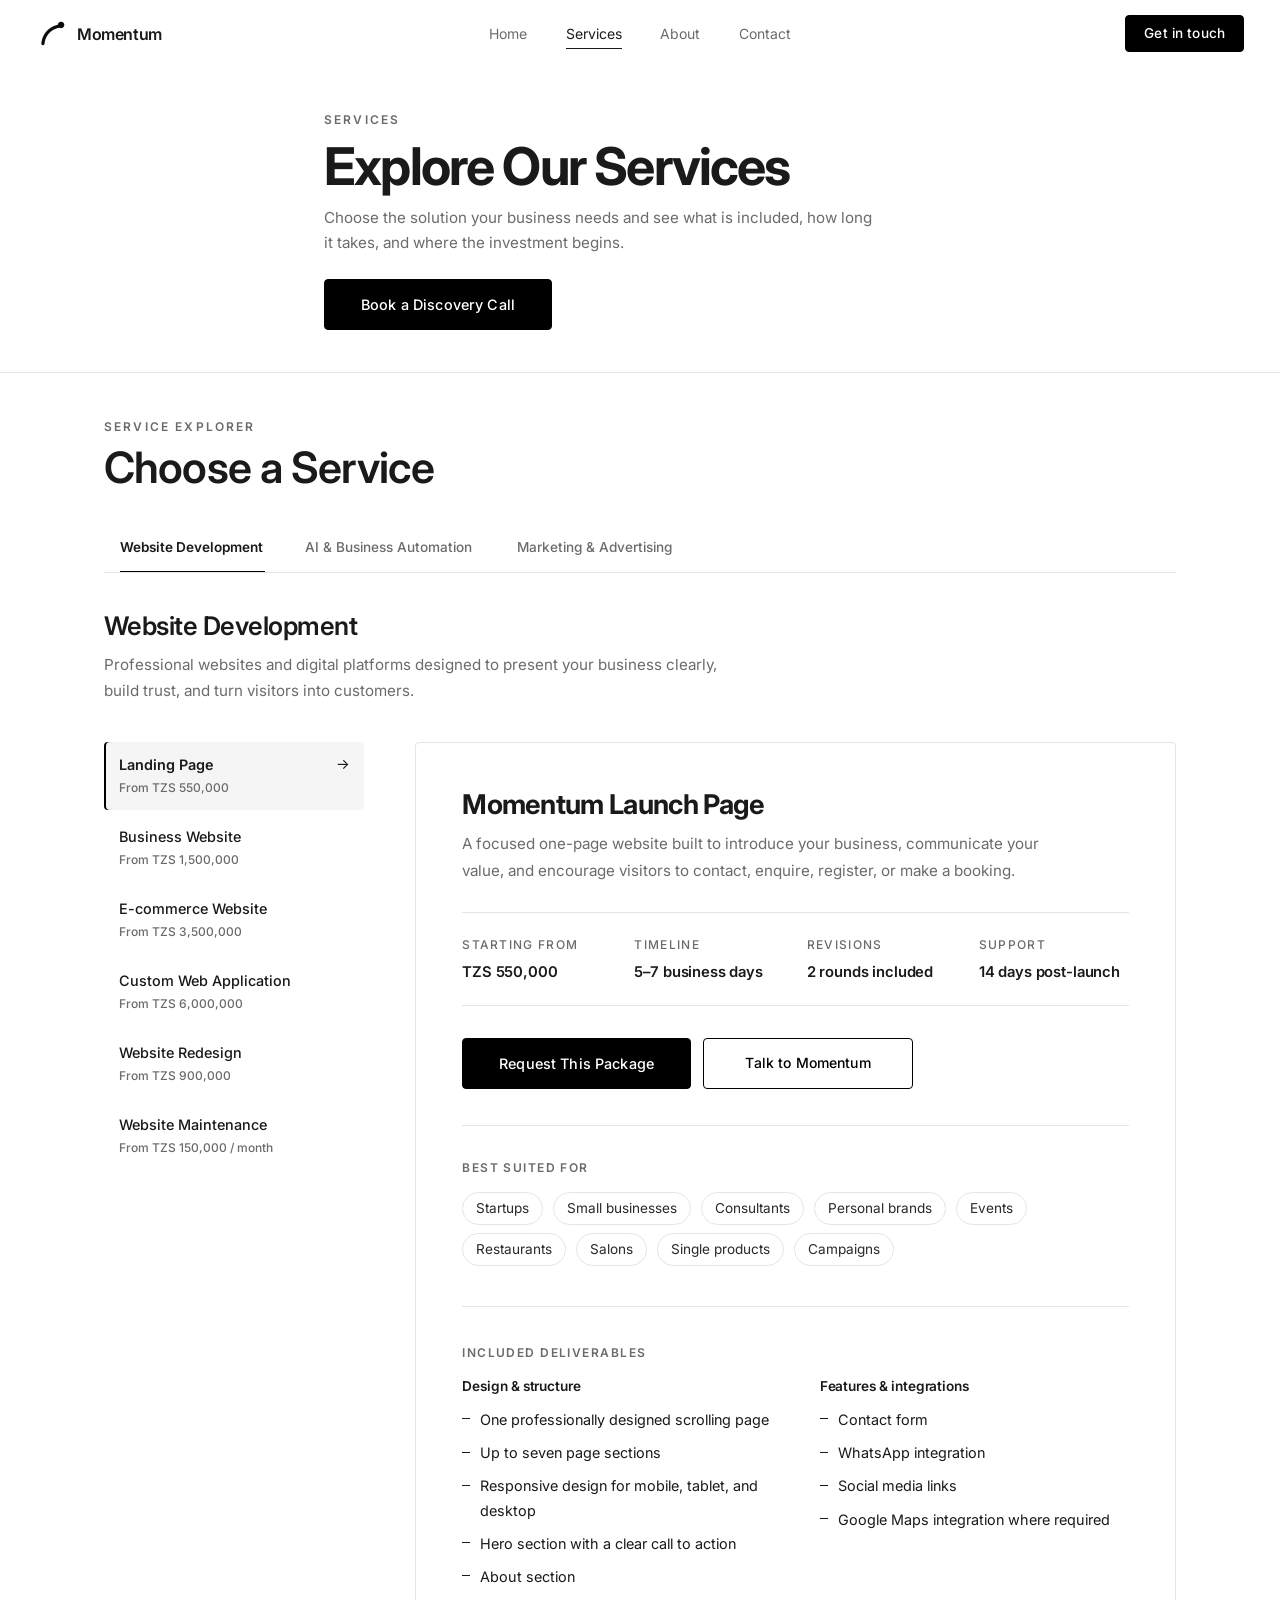
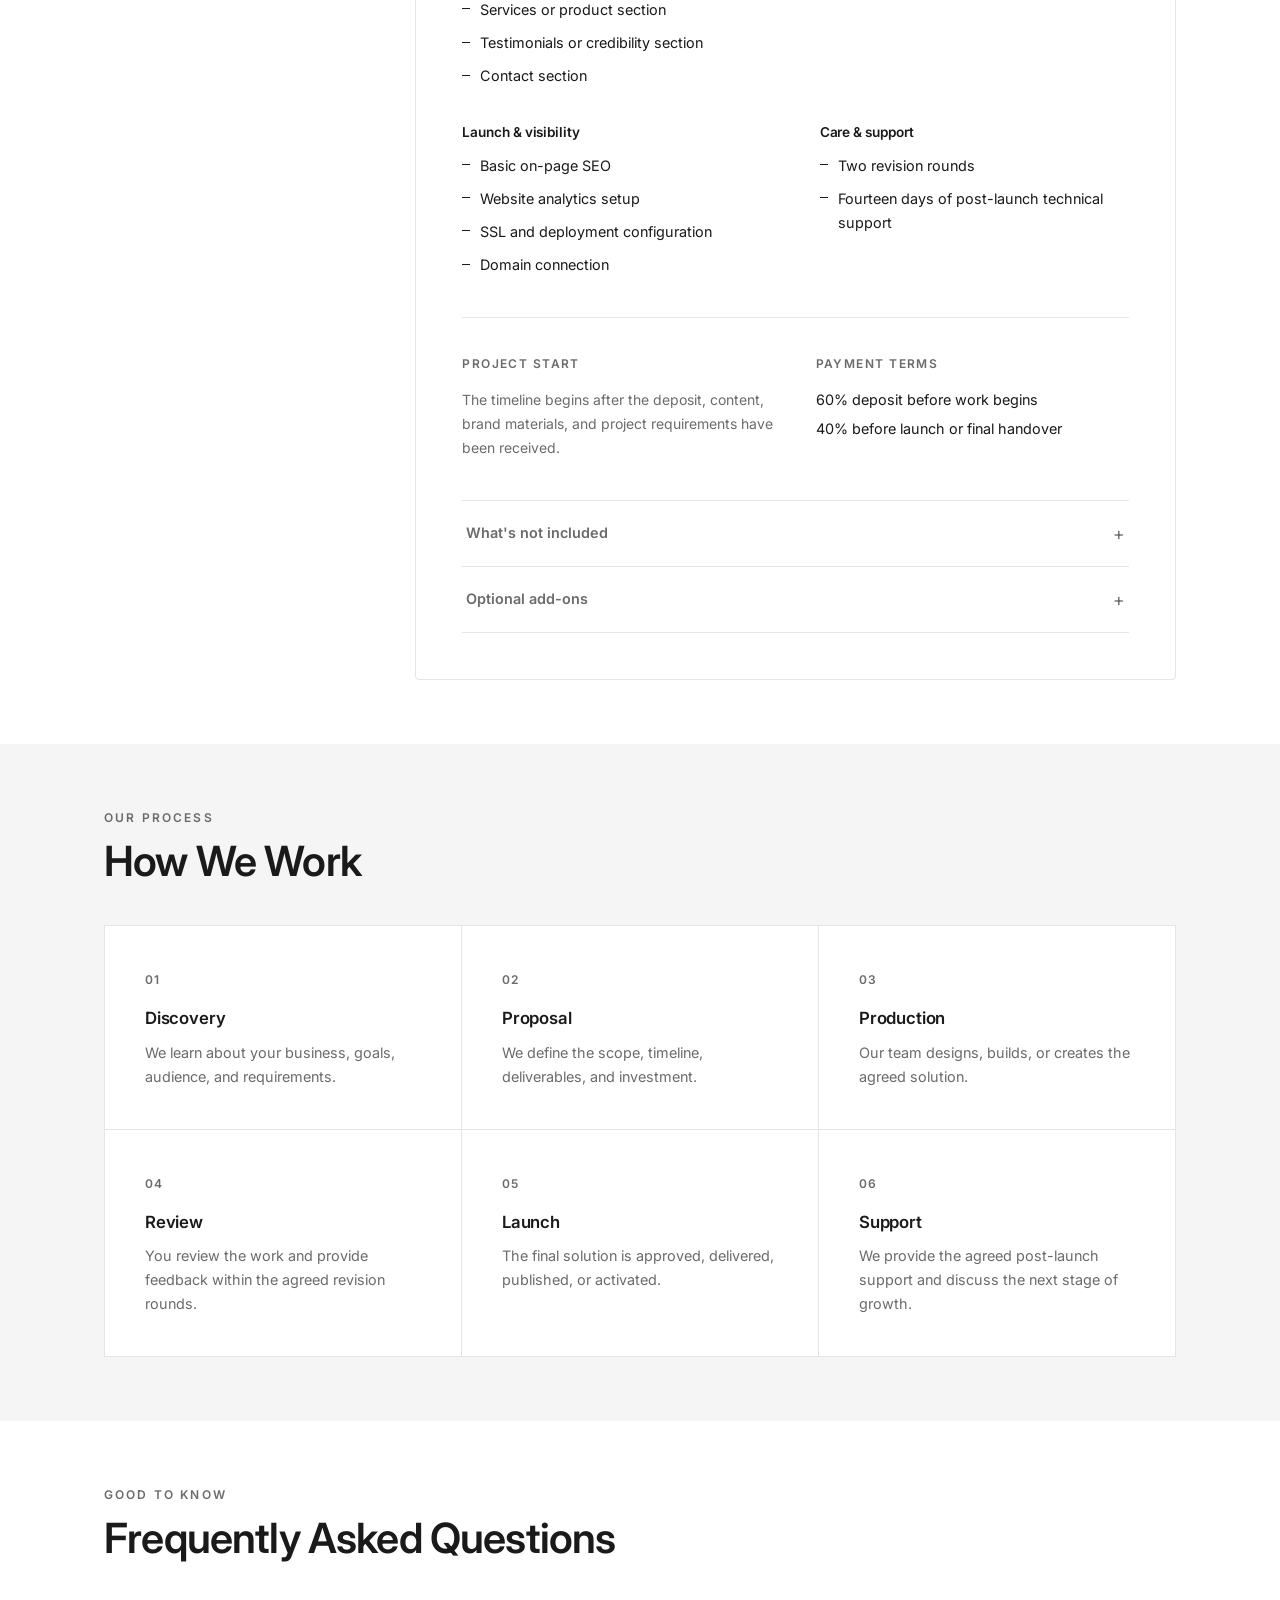
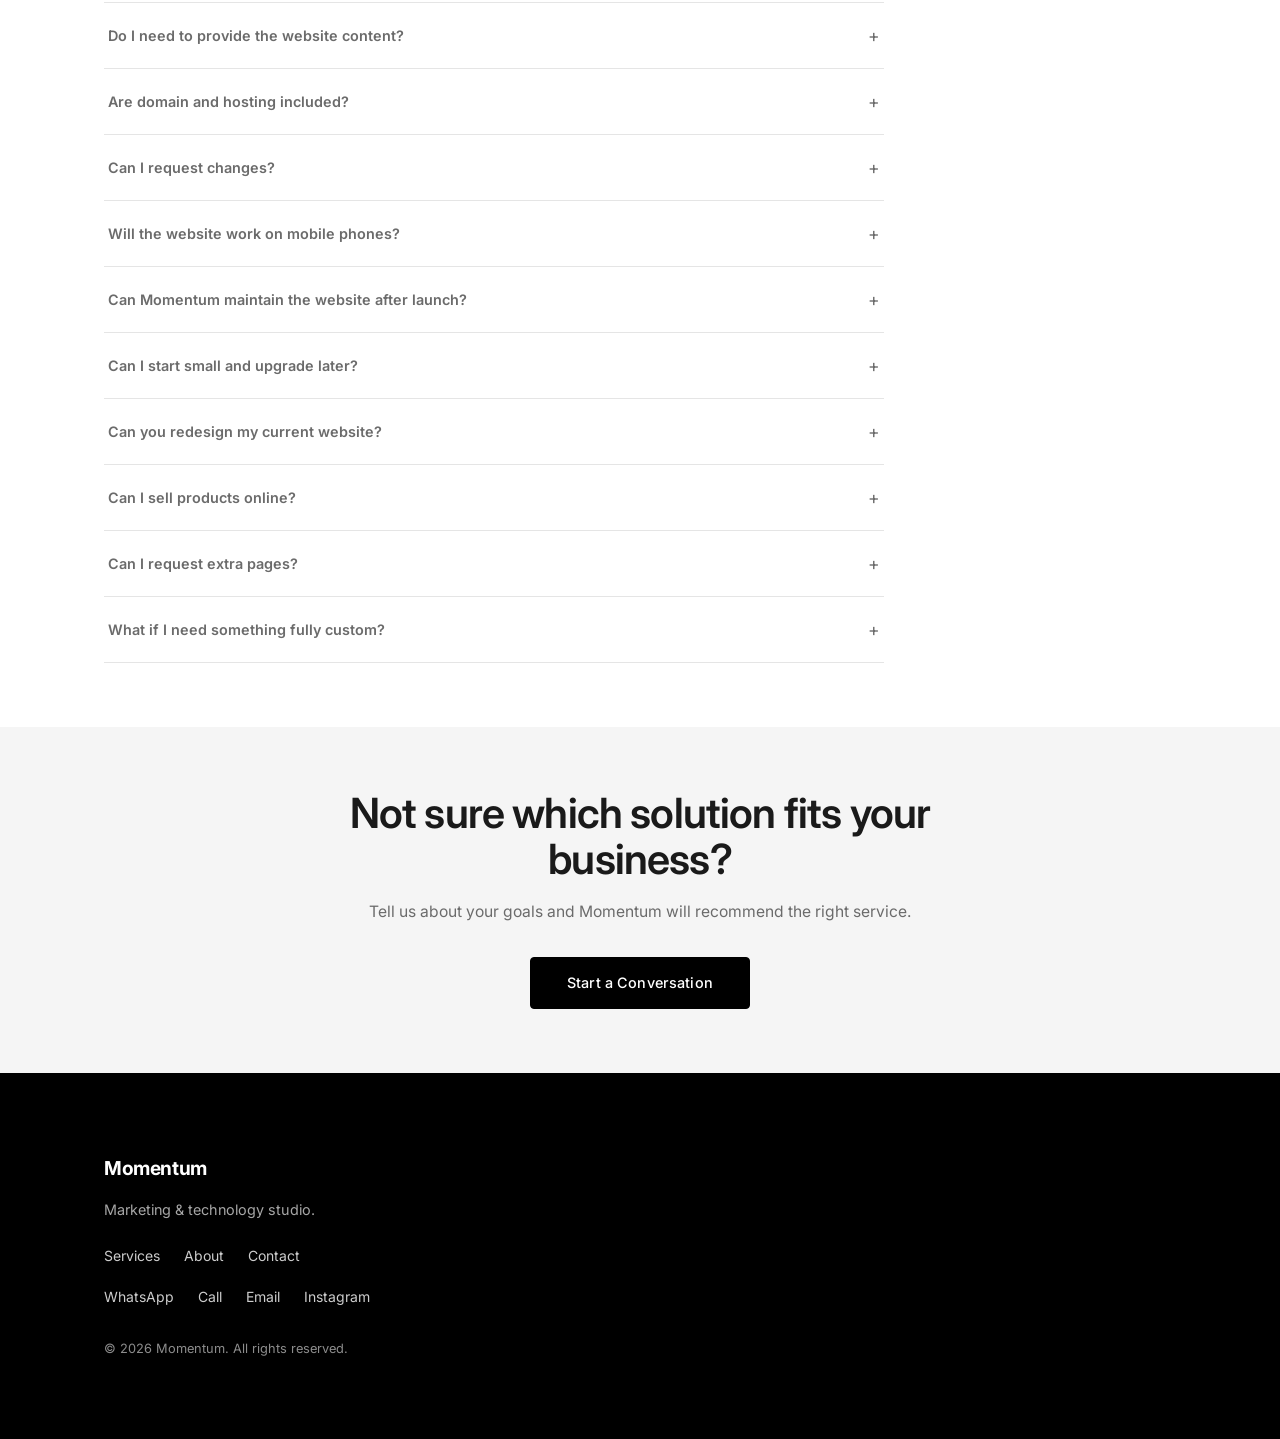
==== commit 9a320784: "markerting and advertising added" ====
--- a/services.html
+++ b/services.html
@@ -6,7 +6,7 @@
   <title>Services — Momentum</title>
   <meta
     name="description"
-    content="Explore Momentum's services and packages: website development, brand identity, AI and business automation, paid advertising, and content production — with timelines and starting prices."
+    content="Explore Momentum's services and packages: website development, AI and business automation, and marketing and advertising — with timelines and starting prices."
   />
 
   <!-- Modern sans-serif font. Swap the family here + the --font-sans variable to rebrand. -->
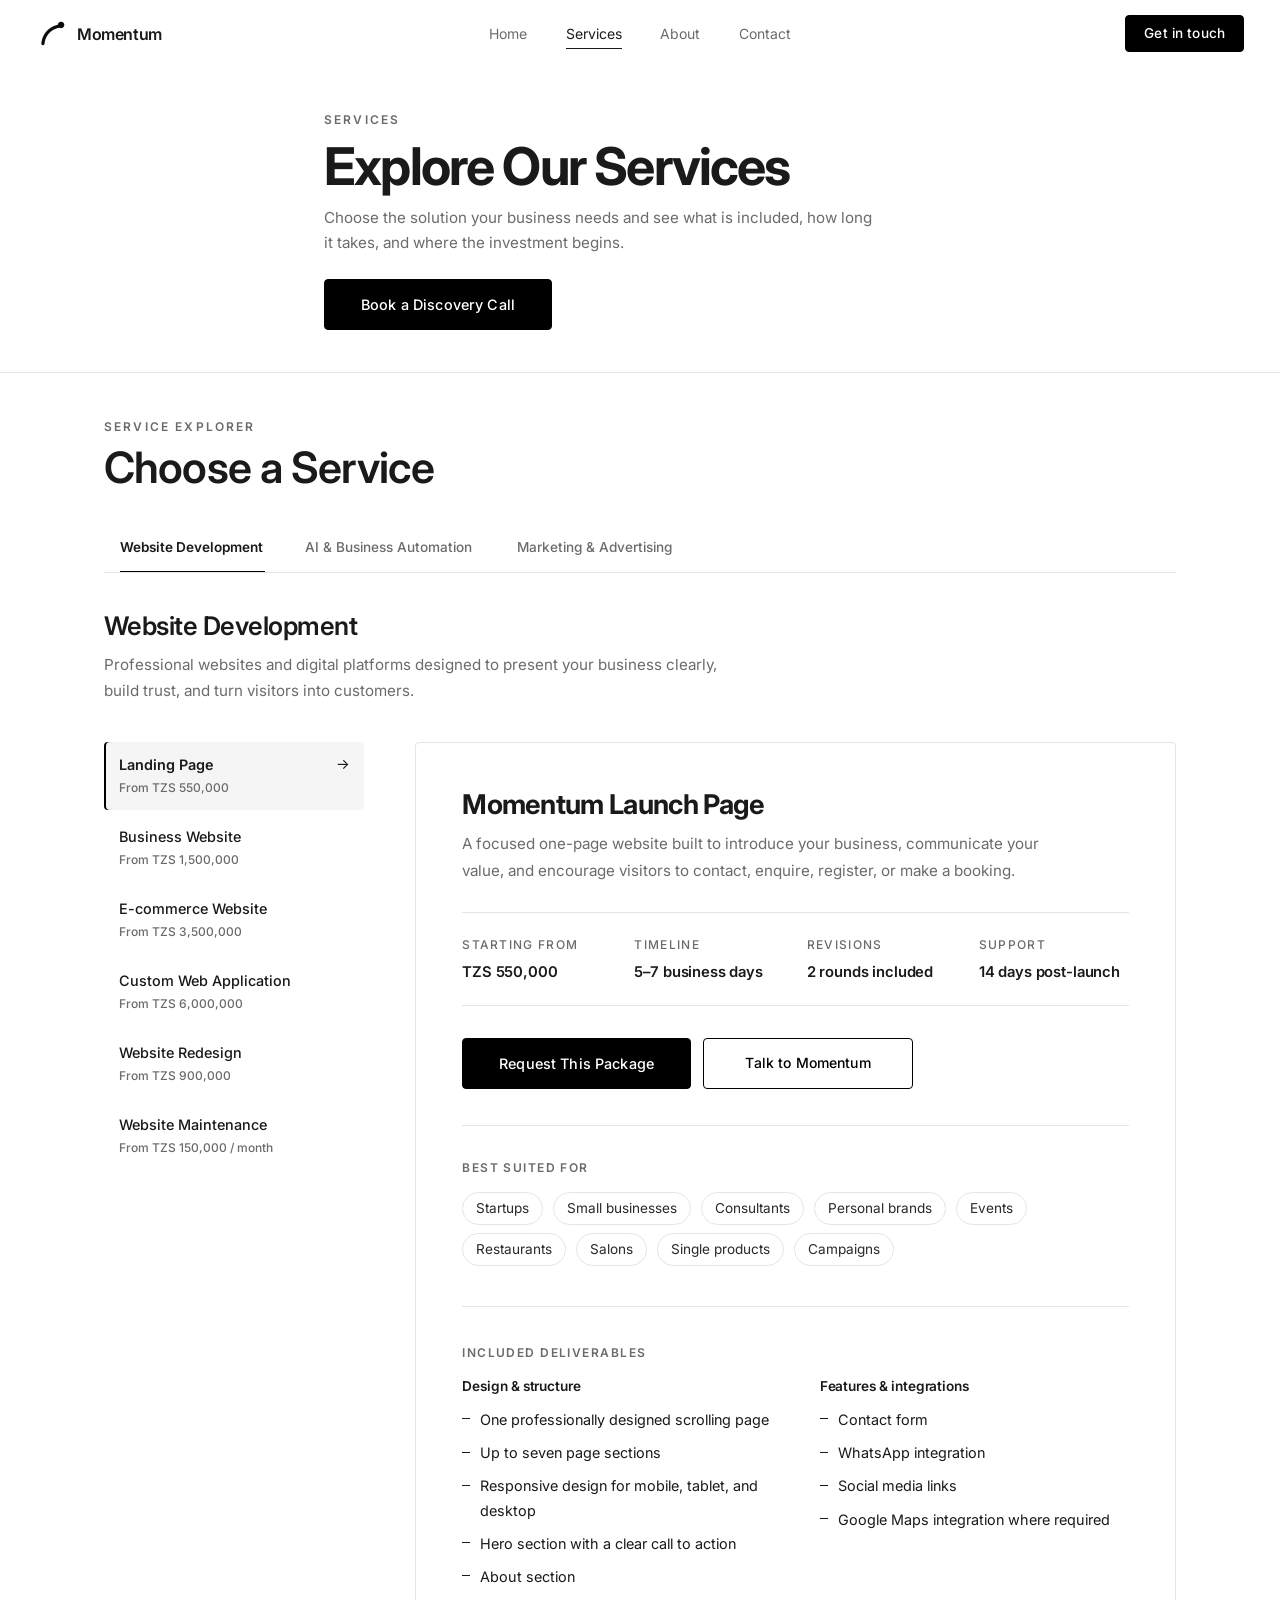
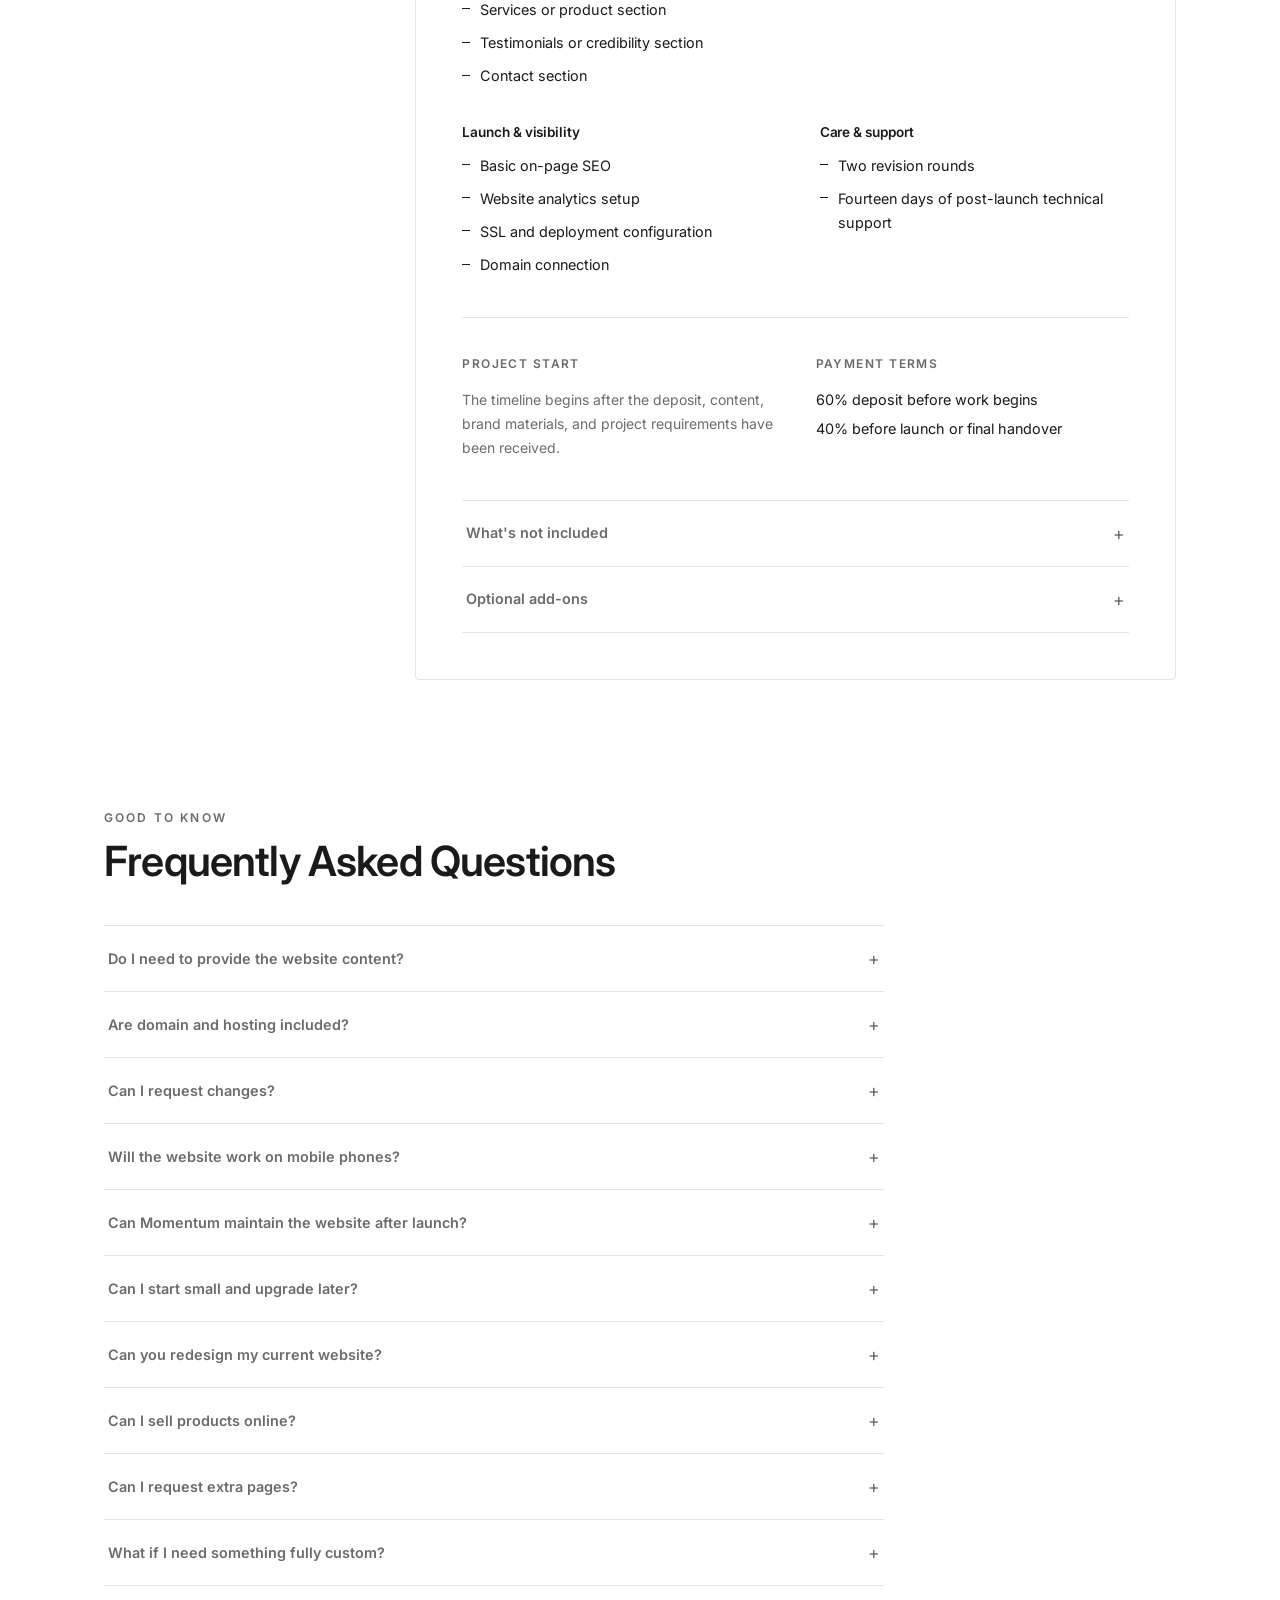
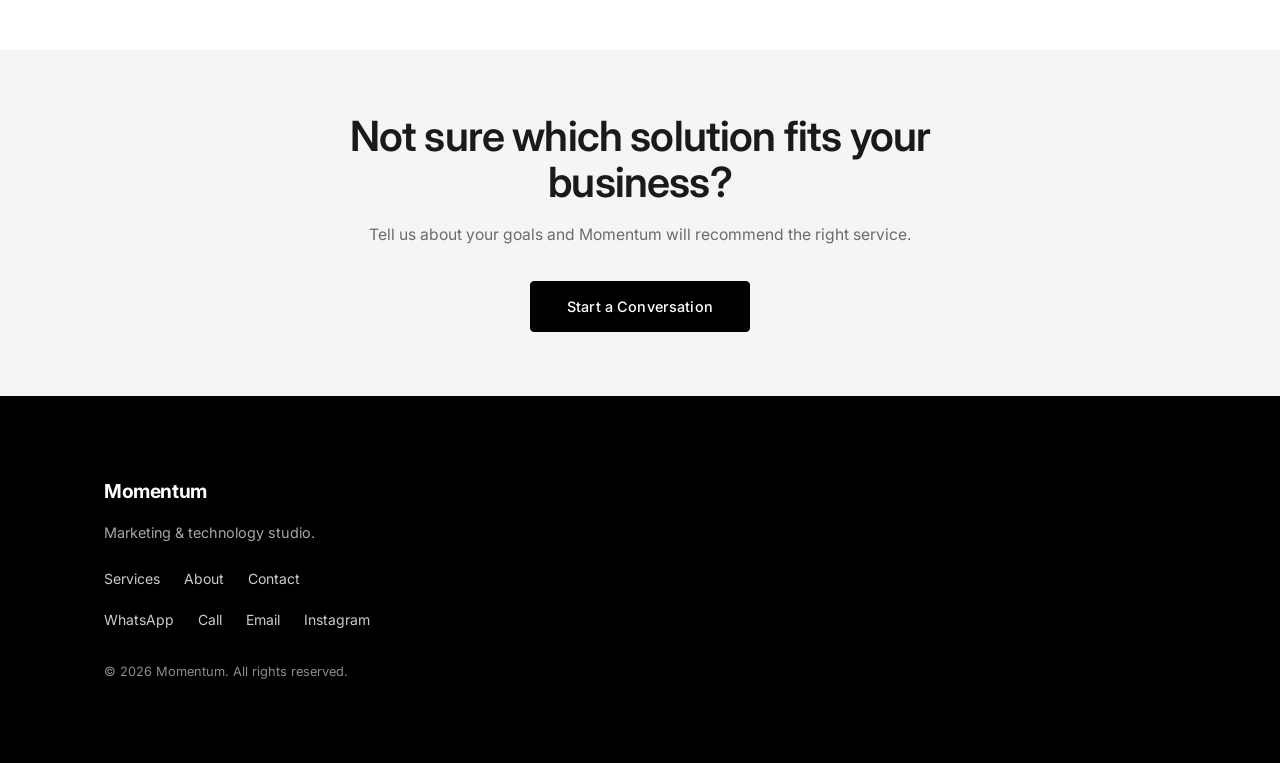
==== commit d38fccc6: "our process removed" ====
--- a/services.html
+++ b/services.html
@@ -65,49 +65,6 @@
       </div>
     </section>
 
-    <!-- ===================== HOW WE WORK ===================== -->
-    <section class="section section-alt" id="process">
-      <div class="container">
-        <header class="section-head reveal">
-          <p class="eyebrow">Our process</p>
-          <h2 class="section-title">How We Work</h2>
-        </header>
-
-        <ol class="process-grid">
-          <li class="process-step reveal">
-            <span class="service-index">01</span>
-            <h3>Discovery</h3>
-            <p>We learn about your business, goals, audience, and requirements.</p>
-          </li>
-          <li class="process-step reveal">
-            <span class="service-index">02</span>
-            <h3>Proposal</h3>
-            <p>We define the scope, timeline, deliverables, and investment.</p>
-          </li>
-          <li class="process-step reveal">
-            <span class="service-index">03</span>
-            <h3>Production</h3>
-            <p>Our team designs, builds, or creates the agreed solution.</p>
-          </li>
-          <li class="process-step reveal">
-            <span class="service-index">04</span>
-            <h3>Review</h3>
-            <p>You review the work and provide feedback within the agreed revision rounds.</p>
-          </li>
-          <li class="process-step reveal">
-            <span class="service-index">05</span>
-            <h3>Launch</h3>
-            <p>The final solution is approved, delivered, published, or activated.</p>
-          </li>
-          <li class="process-step reveal">
-            <span class="service-index">06</span>
-            <h3>Support</h3>
-            <p>We provide the agreed post-launch support and discuss the next stage of growth.</p>
-          </li>
-        </ol>
-      </div>
-    </section>
-
     <!-- ===================== FAQ =====================
          Filled per selected service category by js/service-explorer.js;
          hidden when the active category has no questions yet. -->
--- a/css/styles.css
+++ b/css/styles.css
@@ -1157,35 +1157,6 @@
   margin-bottom: 12px;
 }
 
-/* ---------------- How we work ---------------- */
-.process-grid {
-  list-style: none;
-  display: grid;
-  grid-template-columns: repeat(3, 1fr);
-  gap: 1px; /* hairline gaps read as dividers */
-  background: var(--color-divider-2);
-  border: 1px solid var(--color-divider-2);
-}
-
-.process-step {
-  background: var(--color-bg);
-  padding: clamp(26px, 3.5vw, 40px);
-}
-
-.process-step h3 {
-  font-size: 1.05rem;
-  font-weight: 600;
-  letter-spacing: -0.01em;
-  margin-block: 14px 8px;
-}
-
-.process-step p {
-  color: var(--color-muted);
-  font-size: 0.9rem;
-  line-height: 1.65;
-  max-width: 40ch;
-}
-
 /* ---------------- FAQ ---------------- */
 .faq-list {
   max-width: 780px;
@@ -1624,10 +1595,6 @@
   .solution-tab::after {
     display: none;
   }
-
-  .process-grid {
-    grid-template-columns: repeat(2, 1fr);
-  }
 }
 
 @media (max-width: 640px) {
@@ -1799,10 +1766,6 @@
   .accordion summary {
     min-height: 56px;
     padding-block: 17px;
-  }
-
-  .process-grid {
-    grid-template-columns: 1fr;
   }
 
   /* Collapse nav into a toggle menu */
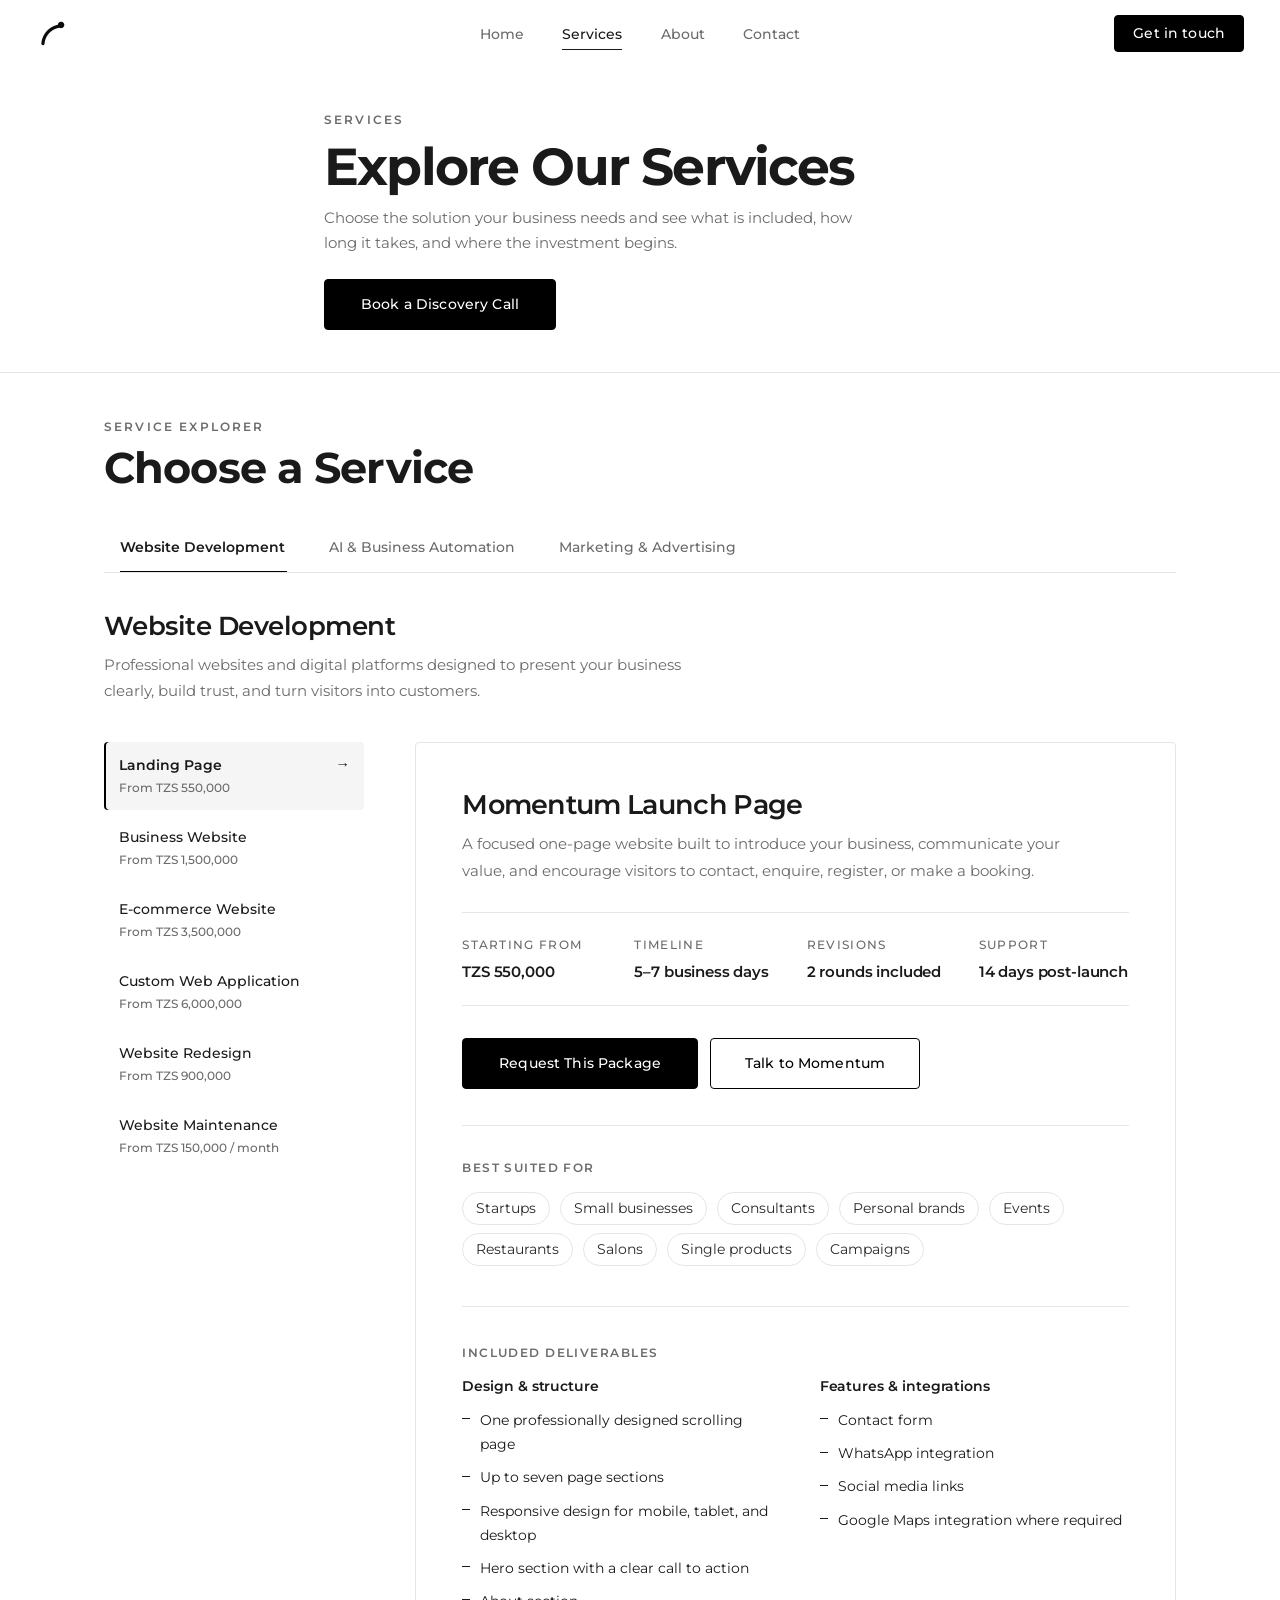
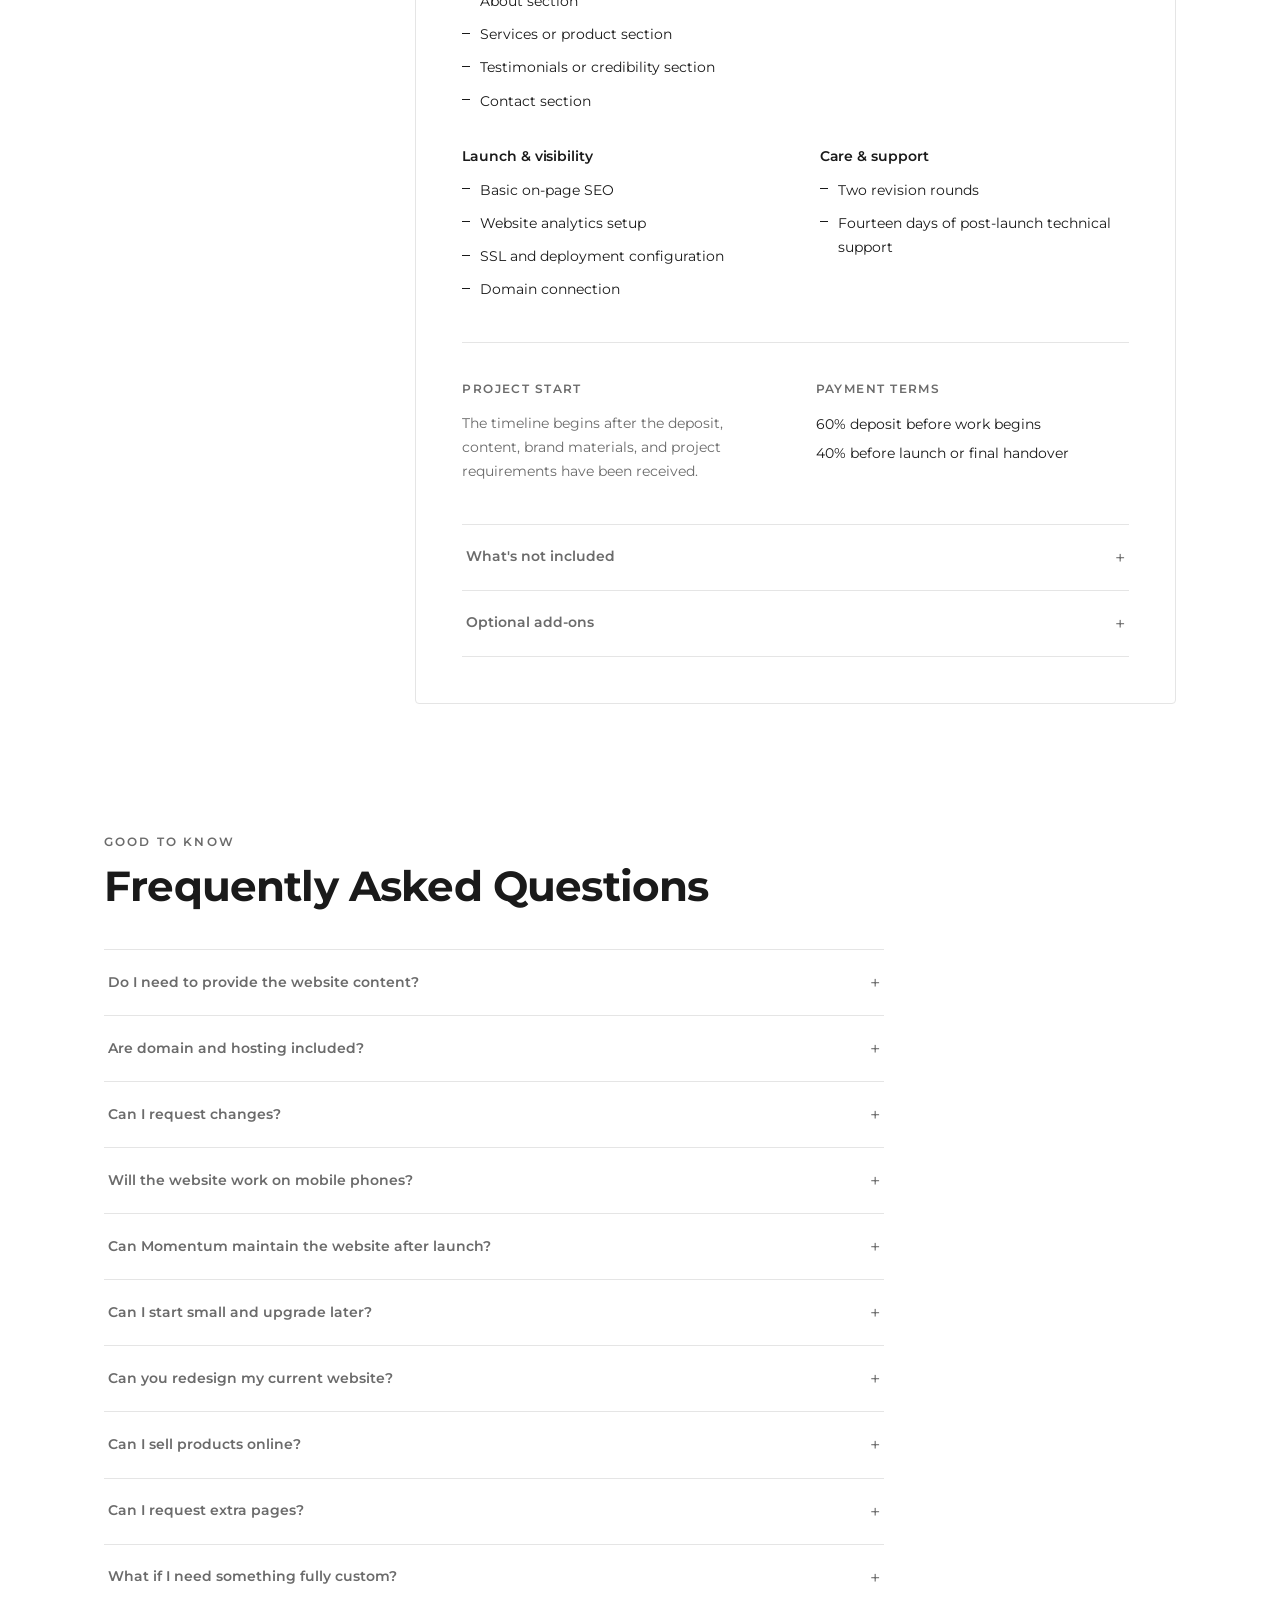
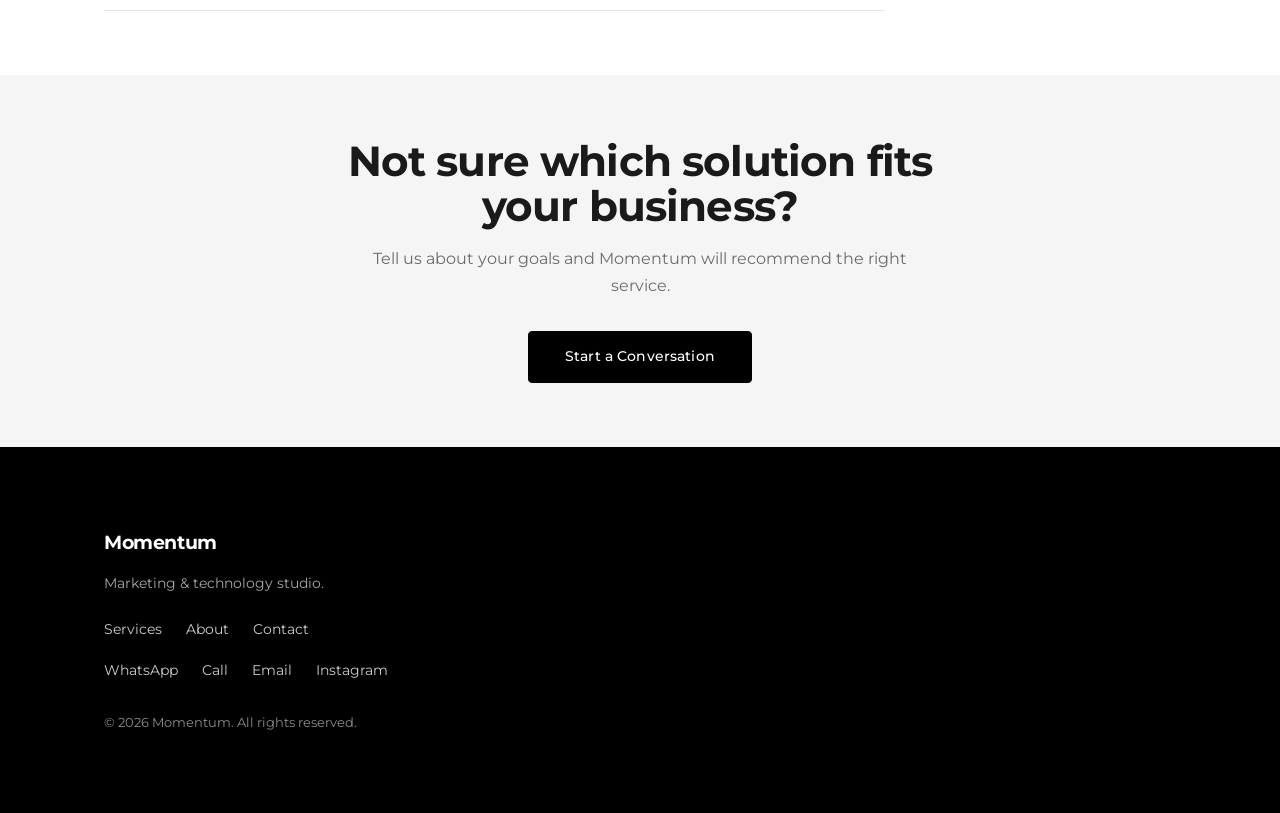
==== commit 65854a92: "Refine Momentum website UX and unify branding" ====
--- a/services.html
+++ b/services.html
@@ -9,14 +9,8 @@
     content="Explore Momentum's services and packages: website development, AI and business automation, and marketing and advertising — with timelines and starting prices."
   />
 
-  <!-- Modern sans-serif font. Swap the family here + the --font-sans variable to rebrand. -->
-  <link rel="preconnect" href="https://fonts.googleapis.com" />
-  <link rel="preconnect" href="https://fonts.gstatic.com" crossorigin />
-  <link
-    href="https://fonts.googleapis.com/css2?family=Inter:wght@400;500;600;700&display=swap"
-    rel="stylesheet"
-  />
-
+  <!-- Montserrat (the official typeface) is self-hosted in css/styles.css
+       via @font-face — no external font CDN. -->
   <link rel="stylesheet" href="css/styles.css" />
   <script src="js/navigation.js" defer></script>
 </head>
--- a/css/styles.css
+++ b/css/styles.css
@@ -4,6 +4,49 @@
    :root variables below. Change them here to rebrand the
    whole site — nothing downstream hardcodes a colour.
    ========================================================= */
+
+/* Self-hosted Montserrat — the official Momentum typeface, used sitewide.
+   Self-hosting (rather than a Google Fonts <link>) guarantees the exact
+   same weights render on every device — desktop and mobile alike — with
+   no CDN dependency and no layout shift. One @font-face per weight in the
+   type scale: 400 body, 500 nav/buttons, 600 section titles, 700 primary
+   headings, 900 hero wordmark. font-display: swap keeps text visible
+   while each file loads. */
+@font-face {
+  font-family: "Montserrat";
+  font-style: normal;
+  font-weight: 400;
+  font-display: swap;
+  src: url("../assets/fonts/montserrat-400-latin.woff2") format("woff2");
+}
+@font-face {
+  font-family: "Montserrat";
+  font-style: normal;
+  font-weight: 500;
+  font-display: swap;
+  src: url("../assets/fonts/montserrat-500-latin.woff2") format("woff2");
+}
+@font-face {
+  font-family: "Montserrat";
+  font-style: normal;
+  font-weight: 600;
+  font-display: swap;
+  src: url("../assets/fonts/montserrat-600-latin.woff2") format("woff2");
+}
+@font-face {
+  font-family: "Montserrat";
+  font-style: normal;
+  font-weight: 700;
+  font-display: swap;
+  src: url("../assets/fonts/montserrat-700-latin.woff2") format("woff2");
+}
+@font-face {
+  font-family: "Montserrat";
+  font-style: normal;
+  font-weight: 900;
+  font-display: swap;
+  src: url("../assets/fonts/montserrat-900-latin.woff2") format("woff2");
+}
 
 :root {
   /* --- Colour palette (strict black & white) --- */
@@ -18,8 +61,12 @@
   --color-muted: #6b6b6b;     /* secondary text           */
 
   /* --- Typography --- */
-  --font-sans: "Inter", -apple-system, BlinkMacSystemFont, "Segoe UI",
-    Roboto, Helvetica, Arial, sans-serif;
+  /* Montserrat is the official Momentum typeface, self-hosted for every
+     weight (see @font-face above). The generic sans-serif keyword is the
+     only fallback, so text stays consistent if a font file ever fails. */
+  --font-sans: "Montserrat", sans-serif;
+  /* Hero wordmark — self-hosted Montserrat Black (900). */
+  --font-hero: var(--font-sans);
   --type-label: 0.75rem;
   --type-small: 0.85rem;
   --type-body: 0.95rem;
@@ -105,7 +152,7 @@
 
 .section-title {
   font-size: var(--type-section-title);
-  font-weight: 600;
+  font-weight: 700;                    /* primary headings — Montserrat Bold */
   letter-spacing: -0.02em;
   line-height: 1.1;
 }
@@ -200,7 +247,6 @@
   display: inline-flex;
   align-items: center;
   justify-self: start;
-  gap: 9px;
   line-height: 1;
   transition: opacity var(--transition);
 }
@@ -213,12 +259,6 @@
   width: 32px;
   height: auto;
   display: block;
-}
-
-.brand-name {
-  font-weight: 600;
-  font-size: 1rem;
-  letter-spacing: -0.025em;
 }
 
 .nav {
@@ -235,7 +275,7 @@
 .nav-links a {
   position: relative;
   font-size: 0.875rem;
-  font-weight: 400;
+  font-weight: 500;                    /* navigation — Montserrat Medium */
   color: var(--color-muted);
   transition: color var(--transition);
 }
@@ -431,27 +471,36 @@
 
 .hero-inner {
   display: flex;
+  width: 100%;
   flex-direction: column;
   align-items: center;
-  max-width: 820px;
+  max-width: calc(820px - (2 * var(--container-pad)));
+  margin-inline: auto;
   position: relative;
   z-index: 2;                        /* above the video + overlay */
   text-align: center;
 }
 
 .hero-wordmark {
+  max-width: 100%;
+  font-family: var(--font-hero);     /* self-hosted Montserrat Black (900) */
   font-size: var(--type-hero);
-  font-weight: 700;
-  letter-spacing: -0.04em;
+  font-weight: 900;
+  letter-spacing: normal;            /* clean, premium — no extra tracking */
   line-height: 0.98;
+  white-space: nowrap;
   color: #ffffff;                    /* against the dark video overlay */
+  -webkit-font-smoothing: antialiased;
+  text-rendering: optimizeLegibility;
 }
 
 .hero-tagline {
   width: 88%;
-  max-width: 320px;
+  max-width: 340px;
+  font-family: var(--font-sans);      /* Montserrat, inherited sitewide */
   font-size: clamp(0.72rem, calc(0.7rem + 0.18vw), 0.82rem);
-  line-height: 1.55;
+  font-weight: 400;
+  line-height: 1.6;
   text-align: center;
   color: rgba(255, 255, 255, 0.78);  /* against the dark video overlay */
   margin-block: clamp(18px, 2.5vw, 24px) clamp(28px, 4vw, 36px);
@@ -857,7 +906,7 @@
 
 .package-name {
   font-size: clamp(1.4rem, calc(1.28rem + 0.55vw), 1.7rem);
-  font-weight: 700;
+  font-weight: 600;                    /* package/section title — Montserrat SemiBold */
   letter-spacing: -0.025em;
   line-height: 1.2;
 }
@@ -1200,10 +1249,6 @@
 }
 
 /* ---------------- Contact ---------------- */
-.contact-container {
-  max-width: 960px;
-}
-
 .contact-intro {
   max-width: 720px;
   margin-bottom: clamp(30px, 5vw, 46px);
@@ -1217,14 +1262,283 @@
   line-height: 1.75;
 }
 
-/* Form */
-.contact-form {
+/* Fee / timezone facts under the section intro */
+.consult-meta {
+  display: grid;
+  grid-template-columns: repeat(2, minmax(0, 1fr));
+  gap: 20px 24px;
+  max-width: 560px;
+  margin-top: 28px;
+  padding-block: 20px;
+  border-block: 1px solid var(--color-divider-2);
+}
+
+.consult-meta-item dt {
+  font-size: var(--type-label);
+  font-weight: 500;
+  text-transform: uppercase;
+  letter-spacing: 0.11em;
+  color: var(--color-muted);
+  margin-bottom: 7px;
+}
+
+.consult-meta-item dd {
+  font-size: 0.98rem;
+  font-weight: 600;
+  letter-spacing: -0.01em;
+  line-height: 1.45;
+}
+
+/* Consultation request form (four-step flow) */
+.consult-form {
+  padding: clamp(24px, 4vw, 40px);
+  border: 1px solid var(--color-divider-2);
+  border-radius: var(--radius);
+}
+
+/* Step indicator — completed steps become clickable shortcuts */
+.consult-steps {
+  list-style: none;
+  display: flex;
+  flex-wrap: wrap;
+  gap: 4px clamp(4px, 1.5vw, 16px);
+  margin-bottom: 4px;
+  padding-bottom: 18px;
+  border-bottom: 1px solid var(--color-divider-2);
+}
+
+.consult-step {
+  display: inline-flex;
+  align-items: center;
+  gap: 10px;
+  background: none;
+  border: none;
+  border-radius: var(--radius);
+  font-family: inherit;
+  font-size: var(--type-small);
+  font-weight: 500;
+  color: var(--color-muted);
+  padding: 6px 8px;
+  transition: color var(--transition);
+}
+
+.consult-step.is-done {
+  color: var(--color-text);
+  cursor: pointer;
+}
+
+.consult-step:focus-visible {
+  outline: 2px solid var(--color-accent);
+  outline-offset: 2px;
+}
+
+.consult-step-num {
+  display: inline-flex;
+  align-items: center;
+  justify-content: center;
+  width: 26px;
+  height: 26px;
+  flex-shrink: 0;
+  border: 1px solid var(--color-divider-2);
+  border-radius: 999px;
+  font-size: var(--type-label);
+  font-weight: 600;
+  transition: background var(--transition), border-color var(--transition),
+    color var(--transition);
+}
+
+.consult-step.is-active {
+  color: var(--color-text);
+  font-weight: 600;
+}
+
+.consult-step.is-active .consult-step-num {
+  background: var(--color-accent);
+  border-color: var(--color-accent);
+  color: var(--color-on-accent);
+}
+
+.consult-step.is-done .consult-step-num {
+  border-color: var(--color-text);
+}
+
+/* Step panels */
+.consult-panel {
+  padding-top: 26px;
+}
+
+.consult-panel-head {
+  margin-bottom: 22px;
+}
+
+.consult-panel-title {
+  font-size: 1.15rem;
+  font-weight: 600;
+  letter-spacing: -0.01em;
+  line-height: 1.3;
+}
+
+.consult-panel-title:focus-visible,
+.consult-panel-title:focus {
+  outline: none;
+}
+
+.consult-panel-copy {
+  margin-top: 8px;
+  max-width: 60ch;
+  color: var(--color-muted);
+  font-size: 0.95rem;
+  line-height: 1.7;
+}
+
+.consult-fields {
   display: flex;
   flex-direction: column;
   gap: 22px;
-  padding: clamp(24px, 4vw, 40px);
+}
+
+/* Dash-bulleted list (consultation scope + confirmation steps) */
+.consult-list {
+  list-style: none;
+  display: grid;
+  gap: 10px;
+}
+
+.consult-list li {
+  position: relative;
+  padding-left: 18px;
+  font-size: 0.92rem;
+  line-height: 1.68;
+}
+
+.consult-list li::before {
+  content: "";
+  position: absolute;
+  left: 0;
+  top: 0.72em;
+  width: 8px;
+  height: 1px;
+  background: var(--color-text);
+}
+
+.consult-note {
+  color: var(--color-muted);
+  font-size: var(--type-small);
+  line-height: 1.6;
+  max-width: 62ch;
+}
+
+/* Review summary */
+.consult-review {
+  display: grid;
+  gap: 16px;
+}
+
+.consult-review-group {
   border: 1px solid var(--color-divider-2);
   border-radius: var(--radius);
+  padding: 20px 22px;
+}
+
+.consult-review-head {
+  display: flex;
+  align-items: baseline;
+  justify-content: space-between;
+  gap: 16px;
+  margin-bottom: 16px;
+}
+
+.consult-review-head h4 {
+  font-size: var(--type-label);
+  font-weight: 600;
+  text-transform: uppercase;
+  letter-spacing: 0.12em;
+  color: var(--color-muted);
+}
+
+.consult-edit {
+  background: none;
+  border: none;
+  font-family: inherit;
+  font-size: var(--type-small);
+  font-weight: 600;
+  color: var(--color-text);
+  text-decoration: underline;
+  text-underline-offset: 3px;
+  cursor: pointer;
+}
+
+.consult-edit:focus-visible {
+  outline: 2px solid var(--color-accent);
+  outline-offset: 2px;
+}
+
+.consult-review dl {
+  display: grid;
+  gap: 10px;
+}
+
+.consult-review dl > div {
+  display: grid;
+  grid-template-columns: 160px minmax(0, 1fr);
+  gap: 4px 20px;
+}
+
+.consult-review dl > div[hidden] {
+  display: none;
+}
+
+.consult-review dt {
+  font-size: var(--type-small);
+  color: var(--color-muted);
+}
+
+.consult-review dd {
+  font-size: 0.92rem;
+  font-weight: 500;
+  line-height: 1.6;
+  overflow-wrap: anywhere;
+}
+
+/* Fee summary row (review + confirmation) */
+.consult-fee-line {
+  display: flex;
+  align-items: baseline;
+  justify-content: space-between;
+  gap: 16px;
+  padding: 15px 20px;
+  background: var(--color-divider-1);
+  border-left: 2px solid var(--color-accent);
+  font-size: var(--type-small);
+  color: var(--color-muted);
+}
+
+.consult-fee-line strong {
+  font-size: 1.02rem;
+  font-weight: 600;
+  letter-spacing: -0.01em;
+  color: var(--color-text);
+}
+
+/* Back / Continue / submit row */
+.consult-nav {
+  display: flex;
+  align-items: center;
+  justify-content: space-between;
+  gap: 12px;
+  margin-top: 30px;
+}
+
+.consult-nav-end {
+  justify-content: flex-end;
+}
+
+.consult-nav .btn {
+  min-width: 148px;
+}
+
+.consult-form .response-note {
+  margin-top: 12px;
 }
 
 .form-row {
@@ -1278,7 +1592,7 @@
 .field input:focus-visible,
 .field select:focus-visible,
 .field textarea:focus-visible,
-.contact-form .btn:focus-visible,
+.consult-form .btn:focus-visible,
 .contact-link:focus-visible {
   outline: 2px solid var(--color-accent);
   outline-offset: 3px;
@@ -1304,6 +1618,21 @@
 
 .field-hint {
   max-width: 660px;
+}
+
+.field-error {
+  margin-top: 8px;
+  color: var(--color-text);
+  font-size: var(--type-small);
+  font-weight: 600;
+  line-height: 1.55;
+  border-left: 2px solid var(--color-accent);
+  padding-left: 10px;
+}
+
+.field [aria-invalid="true"] {
+  border-color: var(--color-accent);
+  box-shadow: inset 0 0 0 1px var(--color-accent);
 }
 
 .enquiry-context {
@@ -1329,35 +1658,11 @@
   font-weight: 600;
 }
 
-.form-submit {
-  display: flex;
-  align-items: flex-start;
-  flex-direction: column;
-  gap: 10px;
-}
-
-.form-submit .btn {
-  min-width: 168px;
-}
-
-.contact-form .btn:disabled {
-  cursor: wait;
-  opacity: 0.58;
-  transform: none;
-}
-
 .form-status {
   min-height: 1.4em;
-  margin-top: -8px;
+  margin-top: 10px;
   font-size: var(--type-small);
   font-weight: 500;
-}
-
-.form-status.is-error,
-.form-status.is-success {
-  padding-left: 10px;
-  color: var(--color-text);
-  border-left: 2px solid var(--color-accent);
 }
 
 /* Direct contact stays compact and secondary to the form. */
@@ -1677,15 +1982,49 @@
     grid-template-columns: 1fr;
   }
 
-  .form-submit {
+  /* Consultation flow: stack the facts, navigation, and review rows;
+     collapse inactive step labels to their numbers. */
+  .consult-meta {
+    grid-template-columns: 1fr;
+    gap: 16px;
+  }
+
+  .consult-steps {
+    gap: 2px;
+  }
+
+  .consult-step {
+    padding: 6px;
+  }
+
+  .consult-step:not(.is-active) .consult-step-label {
+    display: none;
+  }
+
+  .consult-nav {
+    flex-direction: column-reverse;
     align-items: stretch;
-    flex-direction: column;
-    gap: 10px;
-  }
-
-  .form-submit .btn {
+  }
+
+  .consult-nav .btn {
     width: 100%;
     min-height: 50px;
+    min-width: 0;
+  }
+
+  .consult-review dl > div {
+    grid-template-columns: 1fr;
+    gap: 2px;
+  }
+
+  .consult-review-group {
+    padding: 18px;
+  }
+
+  .consult-fee-line {
+    flex-direction: column;
+    gap: 4px;
+    align-items: flex-start;
   }
 
   .response-note {
